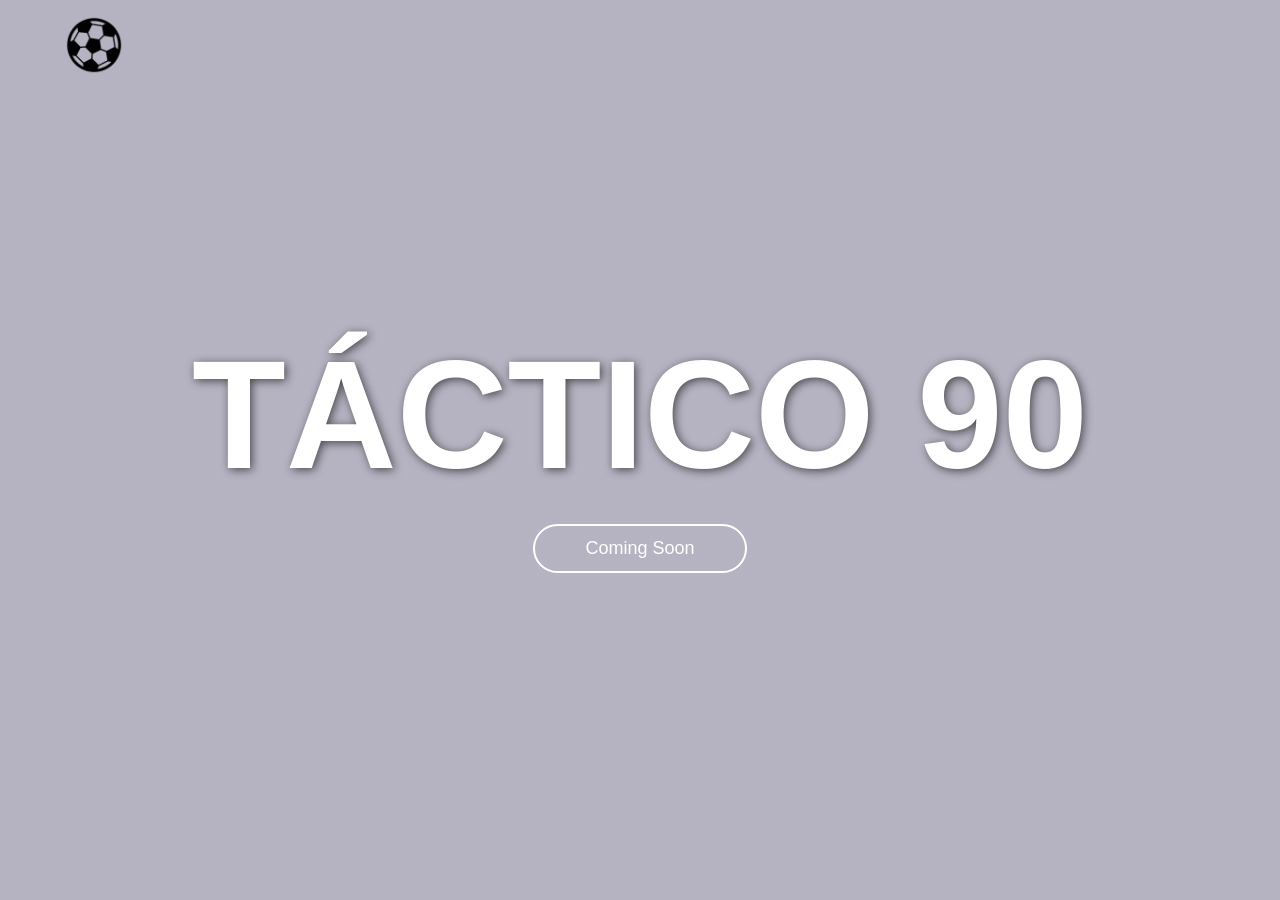
==== index.html @ 48c2cb89 "ADDED ACCENT TO A'S" ====
<!DOCTYPE html>
<html lang="en">
<head>
    <meta charset="UTF-8">
    <meta name="viewport" content="width=device-width, initial-scale=1.0">
    <title>Táctico 90</title>
    <link rel="stylesheet" href="style.css">
    <link rel="icon" type="image/x-icon" href="image/favicon.ico">
</head>
<body>
    <div class="hero">

        <video autoplay loop muted plays-inline class="back-video">
            <source src="video/tactico90.mp4" type="video/mp4">
        </video>

        <div class="mobile-bg"></div>



        <nav>
            <img src="image/soccerball.png" class="logo">
            <!-- <ul>
                <li><a href="#">HOME</a></li>
                <li><a href="#">ABOUT US</a></li>
                <li><a href="#">MEDIA</a></li>
                <li><a href="#">CONTACT US</a></li>
            </ul> -->
        </nav>
        <div class="content">
            <h1>TÁCTICO 90</h1>
            <a href="#">Coming Soon</a>
        </div>

    </div>
    
</body>
</html>
---- style.css ----
* {
    margin: 0;
    padding: 0;
    box-sizing: border-box;
    font-family: 'Poppins', sans-serif;
}

.hero {
    width: 100%;
    height: 100vh;
    background: linear-gradient(rgba(12,3,51,0.3),rgba(12,3,51,0.3));
    position: relative;
    padding: 0 5%;
    display: flex;
    align-items: center;
    justify-content: center;
    overflow: hidden;
}

/* NAVIGATION */
nav {
    width: 100%;
    position: absolute;
    top: 0;
    left: 0;
    padding: 15px 5%;
    display: flex;
    align-items: center;
    justify-content: space-between;
}

nav .logo {
    width: 60px;
}

/* CONTENT */
.content {
    text-align: center;
}

.content h1 {
    font-size: 12vw;  /* Scales based on screen width */
    color: #fff;
    font-weight: 600;
    transition: 0.5s;
    text-shadow: 2px 2px 10px rgba(0, 0, 0, 0.6);
}

.content h1:hover {
    -webkit-text-stroke: 2px #fff;
    color: transparent;
}

.content a {
    text-decoration: none;
    display: inline-block;
    color: #fff;
    font-size: 18px;
    border: 2px solid #fff;
    padding: 12px 50px;
    border-radius: 50px;
    margin-top: 20px;
}

/* BACKGROUND VIDEO */
.back-video {
    position: absolute;
    right: 0;
    bottom: 0;
    width: 100vw;
    height: 100vh;
    object-fit: cover;  /* Ensures it covers the entire screen */
    z-index: -1;
}

/* Mobile Optimization */
@media (max-width: 768px) {
    .hero {
        padding: 0 2%;
    }

    nav {
        padding: 10px 5%;
    }

    nav .logo {
        width: 50px;
    }

    .content h1 {
        font-size: 10vw; /* Further scaling for mobile */
    }

    .content a {
        font-size: 16px;
        padding: 10px 40px;
    }

    .back-video {
        display: none; /* Hide video on small screens */
    }

    .mobile-bg {
        display: block;
        background: url('image/star.webp') no-repeat center center;
        background-size: cover;
        width: 100%;
        height: 100vh;
        position: absolute;
        top: 0;
        left: 0;
        z-index: -1;
    }
}
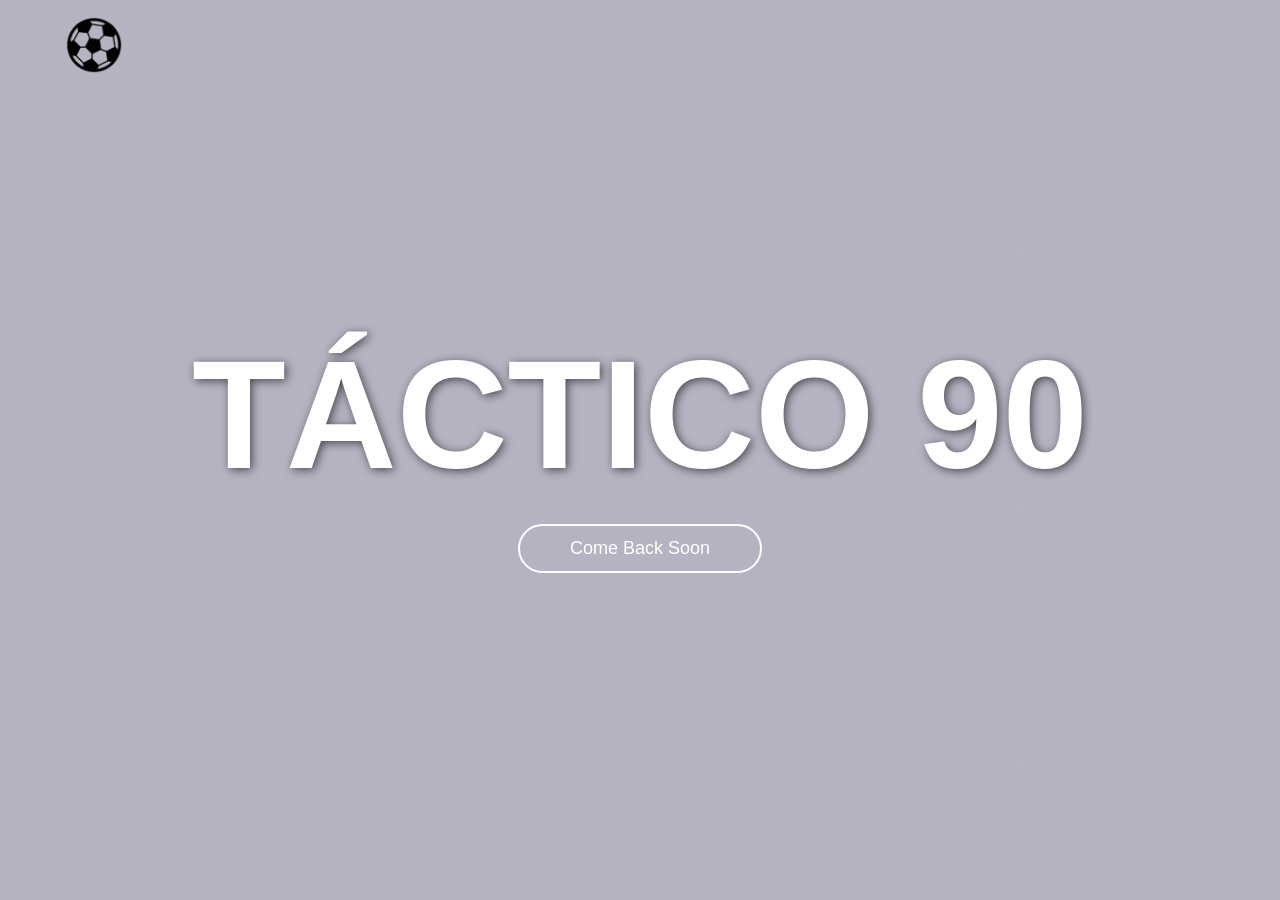
==== commit 82dc4ca5: "CHANGED LANDING PAGE MESSAGE" ====
--- a/index.html
+++ b/index.html
@@ -29,7 +29,7 @@
         </nav>
         <div class="content">
             <h1>TÁCTICO 90</h1>
-            <a href="#">Coming Soon</a>
+            <a href="#">Come Back Soon</a>
         </div>
 
     </div>
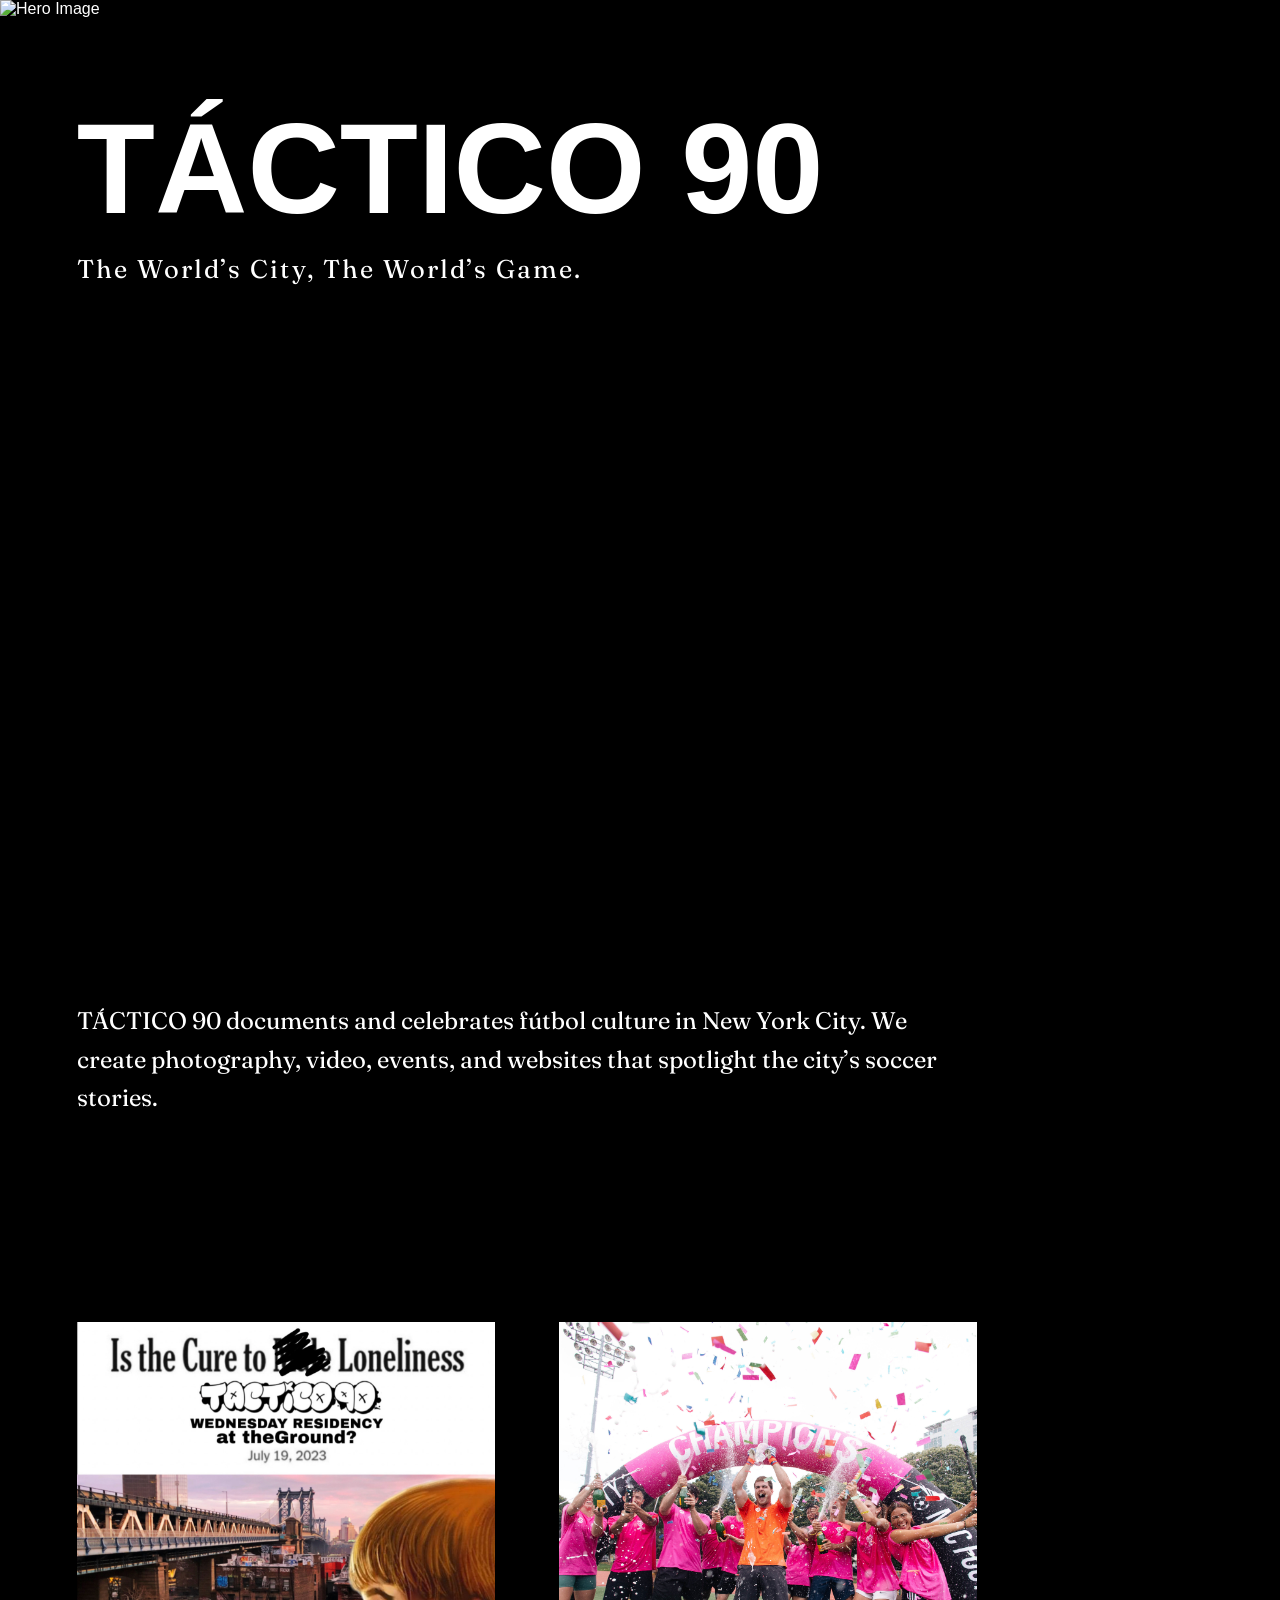
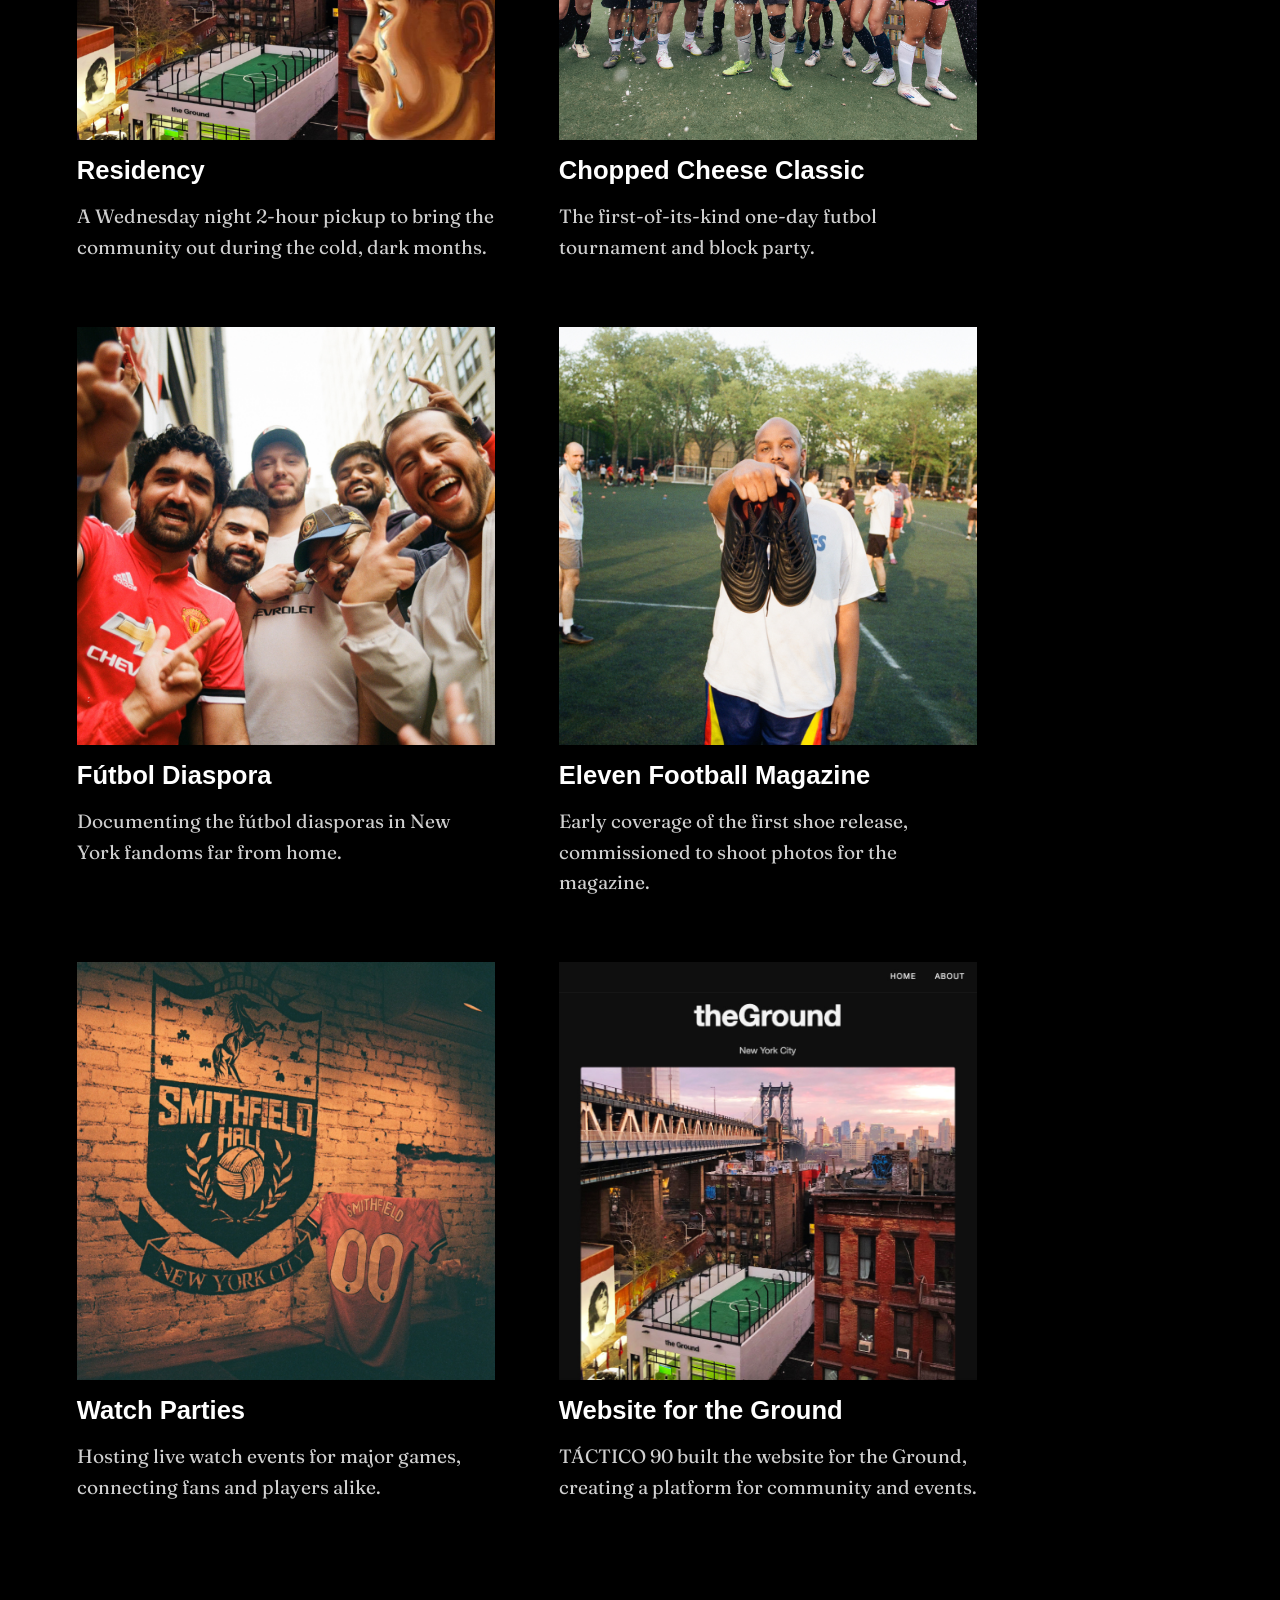
==== commit 77e13c53: "updated website" ====
--- a/index.html
+++ b/index.html
@@ -1,42 +1,95 @@
 <!DOCTYPE html>
 <html lang="en">
 <head>
-    <meta charset="UTF-8">
-    <meta name="viewport" content="width=device-width, initial-scale=1.0">
-    <title>Táctico 90</title>
-    <link rel="stylesheet" href="style.css">
-    <link rel="icon" type="image/x-icon" href="image/favicon.ico">
+  <meta charset="UTF-8">
+  <meta name="viewport" content="width=device-width, initial-scale=1.0">
+  <title>TÁCTICO 90</title>
+  <link rel="stylesheet" href="style.css">
+  <link rel="icon" type="image/x-icon" href="image/favicon.ico">
+  <link href="https://fonts.googleapis.com/css2?family=Big+Shoulders+Extra+Bold:wght@900&family=Fraunces:wght@400&display=swap" rel="stylesheet">
 </head>
 <body>
-    <div class="hero">
 
-        <video autoplay loop muted plays-inline class="back-video">
-            <source src="video/tactico90.mp4" type="video/mp4">
-        </video>
+  <!-- Hero Section -->
+  <div class="hero">
+    <img src="image/hero.JPEG" alt="Hero Image" class="hero-image">
+    <div class="hero-content">
+      <h1 class="headline">TÁCTICO 90</h1>
+      <p class="tagline">The World’s City, The World’s Game.</p>
+    </div>
+  </div>
 
-        <div class="mobile-bg"></div>
+  <!-- About Section -->
+  <section class="about">
+    <div class="container">
+      <p class="about-text">
+        TÁCTICO 90 documents and celebrates fútbol culture in New York City. We create photography, video, events, and websites that spotlight the city’s soccer stories.
+      </p>
+    </div>
+  </section>
 
+  <!-- Portfolio Section -->
+  <section class="portfolio">
+    <div class="container">
+      <div class="portfolio-grid">
 
-
-        <nav>
-            <img src="image/soccerball.png" class="logo">
-            <!-- <ul>
-                <li><a href="#">HOME</a></li>
-                <li><a href="#">ABOUT US</a></li>
-                <li><a href="#">MEDIA</a></li>
-                <li><a href="#">CONTACT US</a></li>
-            </ul> -->
-        </nav>
-        <div class="content">
-            <h1>TÁCTICO 90</h1>
-            <a href="#">Come Back Soon</a>
+        <!-- Residency -->
+        <div class="portfolio-item">
+          <div class="portfolio-image">
+            <img src="image/IMAGE1.JPEG" alt="Residency">
+          </div>
+          <h3 class="portfolio-title">Residency</h3>
+          <p class="portfolio-description">A Wednesday night 2-hour pickup to bring the community out during the cold, dark months.</p>
         </div>
 
+        <!-- Chopped Cheese Classic -->
+        <div class="portfolio-item">
+          <div class="portfolio-image">
+            <img src="image/IMAGE2.JPEG" alt="Chopped Cheese Classic">
+          </div>
+          <h3 class="portfolio-title">Chopped Cheese Classic</h3>
+          <p class="portfolio-description">The first-of-its-kind one-day futbol tournament and block party.</p>
+        </div>
+
+        <!-- Fútbol Diaspora -->
+        <div class="portfolio-item">
+          <div class="portfolio-image">
+            <img src="image/IMAGE3.JPEG" alt="Fútbol Diaspora">
+          </div>
+          <h3 class="portfolio-title">Fútbol Diaspora</h3>
+          <p class="portfolio-description">Documenting the fútbol diasporas in New York fandoms far from home.</p>
+        </div>
+
+        <!-- Eleven Football Magazine -->
+        <div class="portfolio-item">
+          <div class="portfolio-image">
+            <img src="image/IMAGE4.JPEG" alt="Eleven Football Magazine">
+          </div>
+          <h3 class="portfolio-title">Eleven Football Magazine</h3>
+          <p class="portfolio-description">Early coverage of the first shoe release, commissioned to shoot photos for the magazine.</p>
+        </div>
+
+        <!-- Watch Parties -->
+        <div class="portfolio-item">
+          <div class="portfolio-image">
+            <img src="image/IMAGE5.JPEG" alt="Watch Parties">
+          </div>
+          <h3 class="portfolio-title">Watch Parties</h3>
+          <p class="portfolio-description">Hosting live watch events for major games, connecting fans and players alike.</p>
+        </div>
+
+        <!-- Website for the Ground -->
+        <div class="portfolio-item">
+          <div class="portfolio-image">
+            <img src="image/IMAGE6.JPEG" alt="Website for the Ground">
+          </div>
+          <h3 class="portfolio-title">Website for the Ground</h3>
+          <p class="portfolio-description">TÁCTICO 90 built the website for the Ground, creating a platform for community and events.</p>
+        </div>
+
+      </div>
     </div>
-    
+  </section>
+
 </body>
 </html>
-
-
-
-
--- a/style.css
+++ b/style.css
@@ -1,114 +1,162 @@
+/* Reset */
 * {
-    margin: 0;
-    padding: 0;
-    box-sizing: border-box;
-    font-family: 'Poppins', sans-serif;
+  margin: 0;
+  padding: 0;
+  box-sizing: border-box;
 }
 
-.hero {
-    width: 100%;
-    height: 100vh;
-    background: linear-gradient(rgba(12,3,51,0.3),rgba(12,3,51,0.3));
-    position: relative;
-    padding: 0 5%;
-    display: flex;
-    align-items: center;
-    justify-content: center;
-    overflow: hidden;
+body {
+  background: #000;
+  color: #fff;
+  font-family: 'Big Shoulders Extra Bold', sans-serif;
+  overflow-x: hidden;
 }
 
-/* NAVIGATION */
-nav {
-    width: 100%;
-    position: absolute;
-    top: 0;
-    left: 0;
-    padding: 15px 5%;
-    display: flex;
-    align-items: center;
-    justify-content: space-between;
+/* Hero Section */
+.hero {
+  position: relative;
+  display: flex;
+  align-items: flex-start;
+  justify-content: flex-start;
+  height: 100vh;
+  padding: 8% 6%;
+  overflow: hidden;
 }
 
-nav .logo {
-    width: 60px;
+.hero-image {
+  position: absolute;
+  top: 0;
+  left: 0;
+  width: 100%;
+  height: 100%;
+  object-fit: cover;
+  z-index: -1;
 }
 
-/* CONTENT */
-.content {
-    text-align: center;
+.hero-content {
+  position: relative;
+  display: flex;
+  flex-direction: column;
+  align-items: flex-start;
+  gap: 0.5rem;
 }
 
-.content h1 {
-    font-size: 12vw;  /* Scales based on screen width */
-    color: #fff;
-    font-weight: 600;
-    transition: 0.5s;
-    text-shadow: 2px 2px 10px rgba(0, 0, 0, 0.6);
+.headline {
+  font-family: 'Big Shoulders Extra Bold', sans-serif;
+  font-weight: 900;
+  font-size: clamp(4rem, 10vw, 10rem);
+  line-height: 1.05;
+  text-transform: uppercase;
+  white-space: nowrap;
+  color: #fff;
 }
 
-.content h1:hover {
-    -webkit-text-stroke: 2px #fff;
-    color: transparent;
+.tagline {
+  font-family: 'Fraunces', serif;
+  font-weight: 400;
+  font-size: clamp(1rem, 2vw, 2.5rem);
+  color: #fff;
+  letter-spacing: 0.08em;
+  margin-top: 0.5rem;
 }
 
-.content a {
-    text-decoration: none;
-    display: inline-block;
-    color: #fff;
-    font-size: 18px;
-    border: 2px solid #fff;
-    padding: 12px 50px;
-    border-radius: 50px;
-    margin-top: 20px;
+/* About Section */
+.about {
+  background: #000;
+  padding: 8% 6%;
+  display: flex;
+  justify-content: flex-start;
+  align-items: flex-start;
 }
 
-/* BACKGROUND VIDEO */
-.back-video {
-    position: absolute;
-    right: 0;
-    bottom: 0;
-    width: 100vw;
-    height: 100vh;
-    object-fit: cover;  /* Ensures it covers the entire screen */
-    z-index: -1;
+.container {
+  max-width: 900px;
 }
 
-/* Mobile Optimization */
+.about-text {
+  font-family: 'Fraunces', serif;
+  font-weight: 400;
+  font-size: clamp(1rem, 2vw, 1.5rem);
+  line-height: 1.6;
+  color: #fff;
+}
+
+/* Portfolio Section */
+.portfolio {
+  background: #000;
+  padding: 8% 6%;
+}
+
+.portfolio-grid {
+  display: grid;
+  grid-template-columns: repeat(auto-fit, minmax(280px, 1fr));
+  gap: 4rem;
+}
+
+.portfolio-item {
+  display: flex;
+  flex-direction: column;
+  gap: 1rem;
+}
+
+.portfolio-image {
+  width: 100%;
+  aspect-ratio: 1/1;
+  overflow: hidden;
+}
+
+.portfolio-image img {
+  width: 100%;
+  height: 100%;
+  object-fit: cover;
+  display: block;
+  transition: transform 0.5s ease, filter 0.5s ease;
+}
+
+.portfolio-image img:hover {
+  transform: scale(1.05);
+  filter: brightness(1.05);
+}
+
+.portfolio-title {
+  font-family: 'Big Shoulders Extra Bold', sans-serif;
+  font-weight: 900;
+  font-size: clamp(1.5rem, 2vw, 2rem);
+  color: #fff;
+}
+
+.portfolio-description {
+  font-family: 'Fraunces', serif;
+  font-weight: 400;
+  font-size: clamp(1rem, 1.5vw, 1.25rem);
+  color: #cfcfcf;
+  line-height: 1.6;
+}
+
+/* Responsive adjustments */
+@media (max-width: 1024px) {
+  .headline { font-size: clamp(3.5rem, 8vw, 8rem); }
+  .tagline { font-size: clamp(0.9rem, 1.8vw, 2rem); }
+  .about-text { font-size: clamp(0.95rem, 1.8vw, 1.4rem); }
+  .portfolio-grid { gap: 3rem; }
+  .portfolio-title { font-size: clamp(1.3rem, 2vw, 1.8rem); }
+}
+
 @media (max-width: 768px) {
-    .hero {
-        padding: 0 2%;
-    }
+  .headline { font-size: clamp(3rem, 12vw, 6rem); }
+  .tagline { font-size: clamp(0.8rem, 2.2vw, 1.6rem); }
+  .about { padding: 6% 5%; }
+  .portfolio-grid { gap: 2rem; }
+  .portfolio-title { font-size: clamp(1.2rem, 3vw, 1.5rem); }
+  .portfolio-description { font-size: clamp(0.9rem, 2vw, 1.1rem); }
+}
 
-    nav {
-        padding: 10px 5%;
-    }
-
-    nav .logo {
-        width: 50px;
-    }
-
-    .content h1 {
-        font-size: 10vw; /* Further scaling for mobile */
-    }
-
-    .content a {
-        font-size: 16px;
-        padding: 10px 40px;
-    }
-
-    .back-video {
-        display: none; /* Hide video on small screens */
-    }
-
-    .mobile-bg {
-        display: block;
-        background: url('image/star.webp') no-repeat center center;
-        background-size: cover;
-        width: 100%;
-        height: 100vh;
-        position: absolute;
-        top: 0;
-        left: 0;
-        z-index: -1;
-    }
+@media (max-width: 480px) {
+  .headline { font-size: clamp(2.5rem, 14vw, 5rem); }
+  .tagline { font-size: clamp(0.7rem, 3vw, 1.2rem); }
+  .about { padding: 5% 4%; }
+  .about-text { font-size: clamp(0.7rem, 2.5vw, 1.2rem); }
+  .portfolio-grid { gap: 1.5rem; }
+  .portfolio-title { font-size: clamp(1rem, 4vw, 1.3rem); }
+  .portfolio-description { font-size: clamp(0.8rem, 3vw, 1rem); }
 }
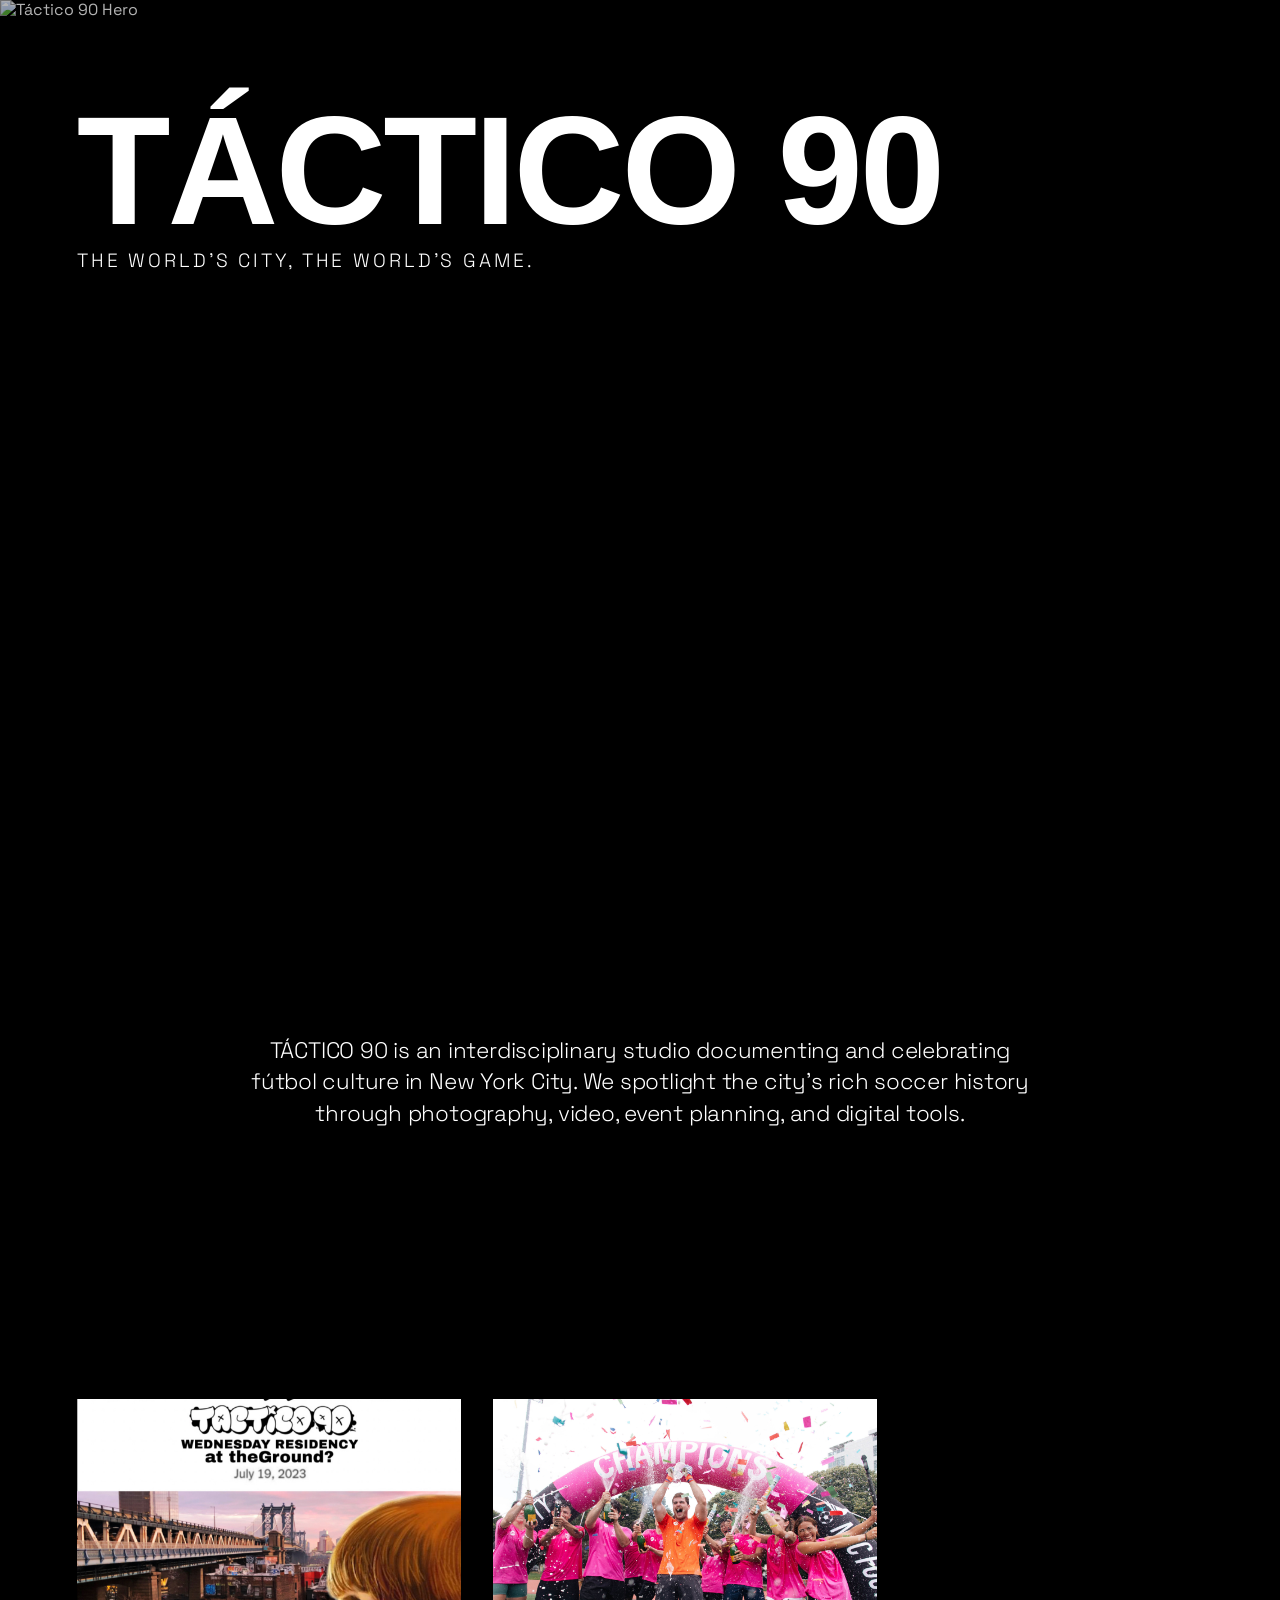
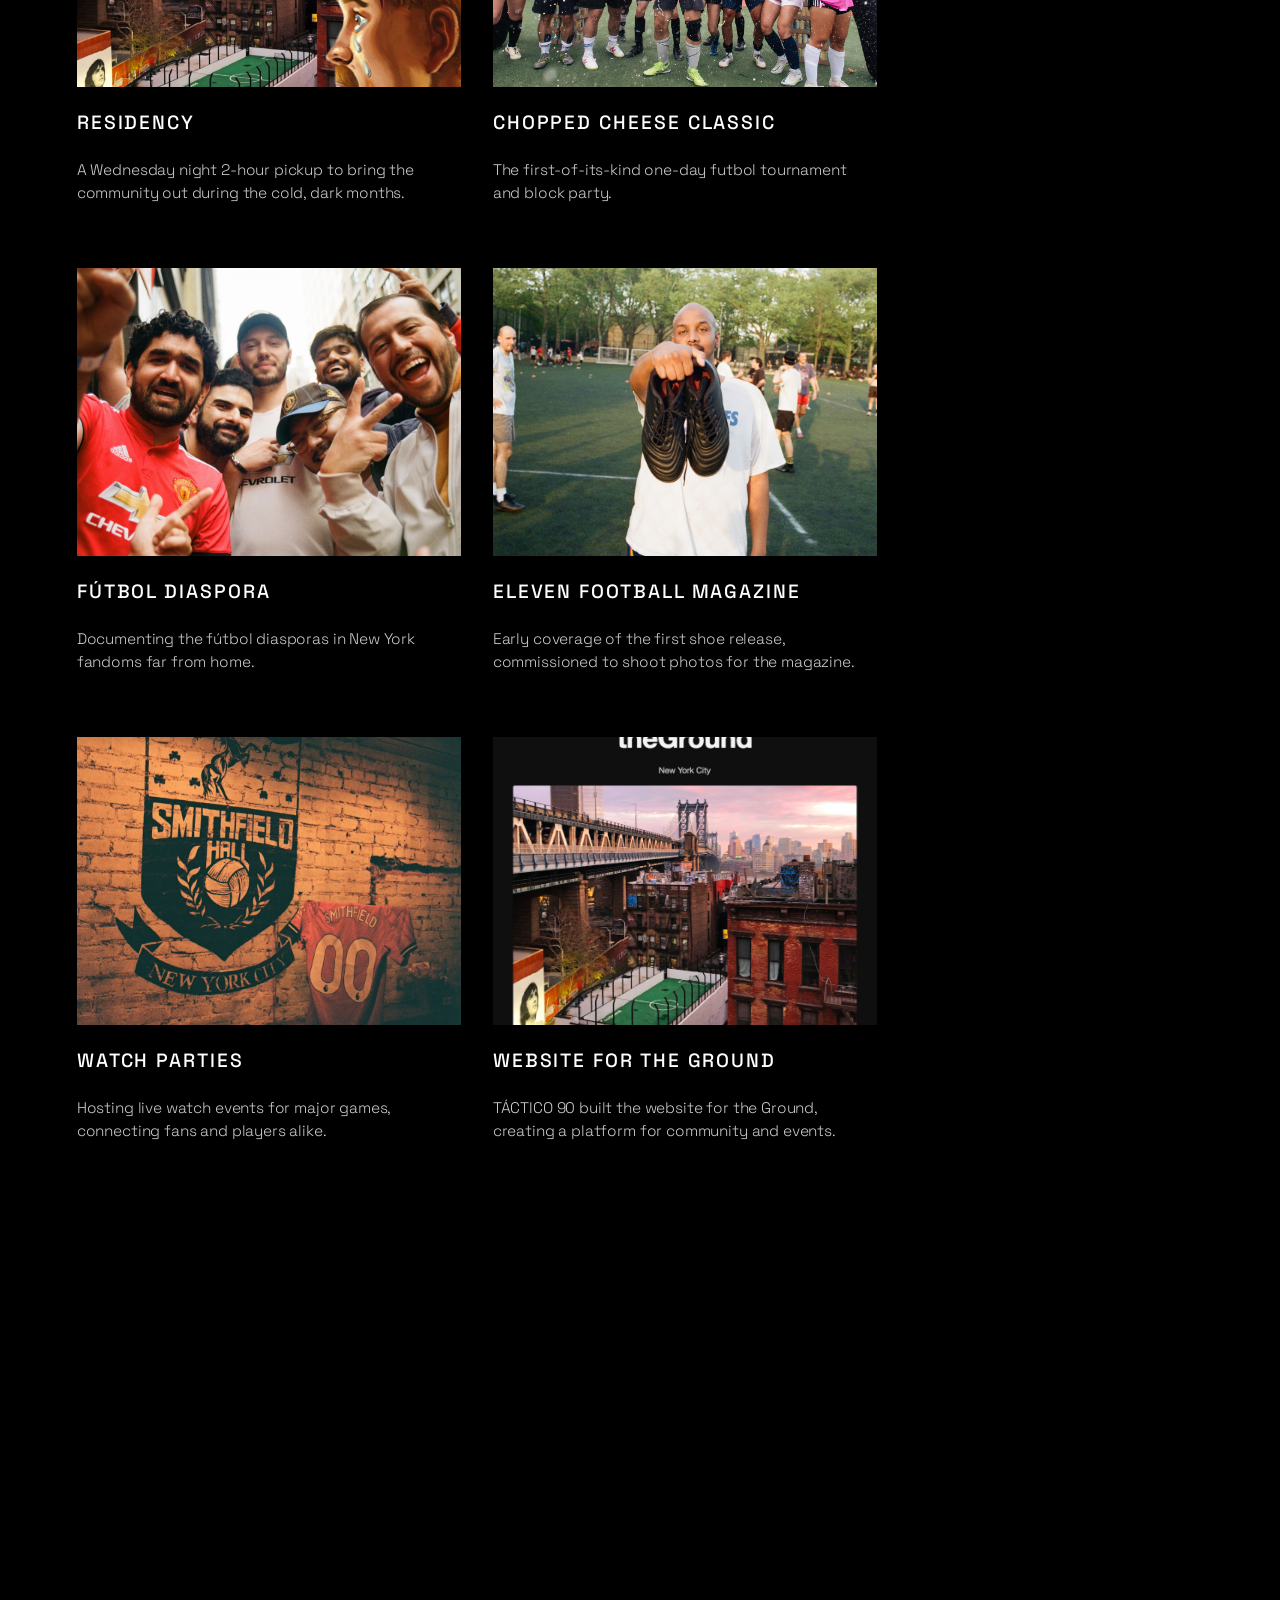
==== commit 234063a0: "updated website and reworked the footer" ====
--- a/index.html
+++ b/index.html
@@ -1,95 +1,109 @@
 <!DOCTYPE html>
 <html lang="en">
 <head>
-  <meta charset="UTF-8">
-  <meta name="viewport" content="width=device-width, initial-scale=1.0">
-  <title>TÁCTICO 90</title>
-  <link rel="stylesheet" href="style.css">
-  <link rel="icon" type="image/x-icon" href="image/favicon.ico">
-  <link href="https://fonts.googleapis.com/css2?family=Big+Shoulders+Extra+Bold:wght@900&family=Fraunces:wght@400&display=swap" rel="stylesheet">
+    <meta charset="UTF-8">
+    <meta name="viewport" content="width=device-width, initial-scale=1.0">
+    <title>TÁCTICO 90</title>
+    <link rel="stylesheet" href="style.css">
+    <link rel="icon" type="image/x-icon" href="image/favicon.ico">
+    <link href="https://fonts.googleapis.com/css2?family=Space+Grotesk:wght@300;400;500&family=Big+Shoulders+Extra+Bold:wght@900&family=Fraunces:wght@400&display=swap" rel="stylesheet">
 </head>
 <body>
+    <!-- Hero Section -->
+    <section class="hero">
+        <img src="image/hero.JPEG" alt="Táctico 90 Hero" class="hero-image">
+        <div class="hero-content">
+            <h1 class="headline">TÁCTICO 90</h1>
+            <p class="tagline">The World's City, The World's Game.</p>
+        </div>
+    </section>
 
-  <!-- Hero Section -->
-  <div class="hero">
-    <img src="image/hero.JPEG" alt="Hero Image" class="hero-image">
-    <div class="hero-content">
-      <h1 class="headline">TÁCTICO 90</h1>
-      <p class="tagline">The World’s City, The World’s Game.</p>
-    </div>
-  </div>
+    <!-- About Section -->
+    <section class="about">
+        <div class="container">
+            <p class="about-text">TÁCTICO 90 is an interdisciplinary studio documenting and celebrating fútbol culture in New York City. We spotlight the city's rich soccer history through photography, video, event planning, and digital tools.</p>
+        </div>
+    </section>
 
-  <!-- About Section -->
-  <section class="about">
-    <div class="container">
-      <p class="about-text">
-        TÁCTICO 90 documents and celebrates fútbol culture in New York City. We create photography, video, events, and websites that spotlight the city’s soccer stories.
-      </p>
-    </div>
-  </section>
+    <!-- Portfolio Section -->
+    <section class="portfolio">
+        <div class="container">
+            <div class="portfolio-grid">
 
-  <!-- Portfolio Section -->
-  <section class="portfolio">
-    <div class="container">
-      <div class="portfolio-grid">
+                <!-- Residency -->
+                <div class="portfolio-item">
+                    <div class="portfolio-image">
+                        <img src="image/IMAGE1.JPEG" alt="Residency">
+                    </div>
+                    <h3 class="portfolio-title">Residency</h3>
+                    <p class="portfolio-description">A Wednesday night 2-hour pickup to bring the community out during the cold, dark months.</p>
+                </div>
 
-        <!-- Residency -->
-        <div class="portfolio-item">
-          <div class="portfolio-image">
-            <img src="image/IMAGE1.JPEG" alt="Residency">
-          </div>
-          <h3 class="portfolio-title">Residency</h3>
-          <p class="portfolio-description">A Wednesday night 2-hour pickup to bring the community out during the cold, dark months.</p>
+                <!-- Chopped Cheese Classic -->
+                <div class="portfolio-item">
+                    <div class="portfolio-image">
+                        <img src="image/IMAGE2.JPEG" alt="Chopped Cheese Classic">
+                    </div>
+                    <h3 class="portfolio-title">Chopped Cheese Classic</h3>
+                    <p class="portfolio-description">The first-of-its-kind one-day futbol tournament and block party.</p>
+                </div>
+
+                <!-- Fútbol Diaspora -->
+                <div class="portfolio-item">
+                    <div class="portfolio-image">
+                        <img src="image/IMAGE3.JPEG" alt="Fútbol Diaspora">
+                    </div>
+                    <h3 class="portfolio-title">Fútbol Diaspora</h3>
+                    <p class="portfolio-description">Documenting the fútbol diasporas in New York fandoms far from home.</p>
+                </div>
+
+                <!-- Eleven Football Magazine -->
+                <div class="portfolio-item">
+                    <div class="portfolio-image">
+                        <img src="image/IMAGE4.JPEG" alt="Eleven Football Magazine">
+                    </div>
+                    <h3 class="portfolio-title">Eleven Football Magazine</h3>
+                    <p class="portfolio-description">Early coverage of the first shoe release, commissioned to shoot photos for the magazine.</p>
+                </div>
+
+                <!-- Watch Parties -->
+                <div class="portfolio-item">
+                    <div class="portfolio-image">
+                        <img src="image/IMAGE5.JPEG" alt="Watch Parties">
+                    </div>
+                    <h3 class="portfolio-title">Watch Parties</h3>
+                    <p class="portfolio-description">Hosting live watch events for major games, connecting fans and players alike.</p>
+                </div>
+
+                <!-- Website for the Ground -->
+                <div class="portfolio-item">
+                    <div class="portfolio-image">
+                        <img src="image/IMAGE6.JPEG" alt="Website for the Ground">
+                    </div>
+                    <h3 class="portfolio-title">Website for the Ground</h3>
+                    <p class="portfolio-description">TÁCTICO 90 built the website for the Ground, creating a platform for community and events.</p>
+                </div>
+
+            </div>
         </div>
+    </section>
 
-        <!-- Chopped Cheese Classic -->
-        <div class="portfolio-item">
-          <div class="portfolio-image">
-            <img src="image/IMAGE2.JPEG" alt="Chopped Cheese Classic">
-          </div>
-          <h3 class="portfolio-title">Chopped Cheese Classic</h3>
-          <p class="portfolio-description">The first-of-its-kind one-day futbol tournament and block party.</p>
+    <!-- Bottom Slab Section -->
+    <section class="bottom-slab">
+        <div class="slab-content">
+            <div class="slab-links">
+                <a href="mailto:90tactico@gmail.com" class="slab-link">Email</a>
+                <a href="https://instagram.com/tactico.90" class="slab-link">Instagram</a>
+                <a href="https://www.linkedin.com/company/tactico90/" class="slab-link">LinkedIn</a>
+                <a href="https://www.youtube.com/channel/UCqtuY8BdZCY04gxnOov-S8Q" class="slab-link">YouTube</a>
+                <a href="https://twitter.com/tactico90" class="slab-link">Twitter</a>
+            </div>
+            <div class="slab-brand">
+                <h2 class="slab-title">TÁCTICO</h2>
+            </div>
         </div>
+    </section>
 
-        <!-- Fútbol Diaspora -->
-        <div class="portfolio-item">
-          <div class="portfolio-image">
-            <img src="image/IMAGE3.JPEG" alt="Fútbol Diaspora">
-          </div>
-          <h3 class="portfolio-title">Fútbol Diaspora</h3>
-          <p class="portfolio-description">Documenting the fútbol diasporas in New York fandoms far from home.</p>
-        </div>
-
-        <!-- Eleven Football Magazine -->
-        <div class="portfolio-item">
-          <div class="portfolio-image">
-            <img src="image/IMAGE4.JPEG" alt="Eleven Football Magazine">
-          </div>
-          <h3 class="portfolio-title">Eleven Football Magazine</h3>
-          <p class="portfolio-description">Early coverage of the first shoe release, commissioned to shoot photos for the magazine.</p>
-        </div>
-
-        <!-- Watch Parties -->
-        <div class="portfolio-item">
-          <div class="portfolio-image">
-            <img src="image/IMAGE5.JPEG" alt="Watch Parties">
-          </div>
-          <h3 class="portfolio-title">Watch Parties</h3>
-          <p class="portfolio-description">Hosting live watch events for major games, connecting fans and players alike.</p>
-        </div>
-
-        <!-- Website for the Ground -->
-        <div class="portfolio-item">
-          <div class="portfolio-image">
-            <img src="image/IMAGE6.JPEG" alt="Website for the Ground">
-          </div>
-          <h3 class="portfolio-title">Website for the Ground</h3>
-          <p class="portfolio-description">TÁCTICO 90 built the website for the Ground, creating a platform for community and events.</p>
-        </div>
-
-      </div>
-    </div>
-  </section>
-
+    <script src="app.js"></script>
 </body>
-</html>
+</html>
--- a/style.css
+++ b/style.css
@@ -1,162 +1,253 @@
 /* Reset */
 * {
-  margin: 0;
-  padding: 0;
-  box-sizing: border-box;
+    margin: 0;
+    padding: 0;
+    box-sizing: border-box;
 }
 
 body {
-  background: #000;
-  color: #fff;
-  font-family: 'Big Shoulders Extra Bold', sans-serif;
-  overflow-x: hidden;
-}
-
-/* Hero Section */
+    background: #000;
+    color: #fff;
+    font-family: 'Space Grotesk', sans-serif;
+    overflow-x: hidden;
+    line-height: 1.2;
+}
+
+/* Hero Section - Left Aligned */
 .hero {
-  position: relative;
-  display: flex;
-  align-items: flex-start;
-  justify-content: flex-start;
-  height: 100vh;
-  padding: 8% 6%;
-  overflow: hidden;
+    position: relative;
+    width: 100%;
+    height: 100vh;
+    display: flex;
+    align-items: flex-start;
+    justify-content: flex-start;
+    padding: 8% 6%;
 }
 
 .hero-image {
-  position: absolute;
-  top: 0;
-  left: 0;
-  width: 100%;
-  height: 100%;
-  object-fit: cover;
-  z-index: -1;
+    position: absolute;
+    width: 100%;
+    height: 100%;
+    object-fit: cover;
+    top: 0;
+    left: 0;
+    z-index: -1;
+    filter: brightness(0.7);
 }
 
 .hero-content {
-  position: relative;
-  display: flex;
-  flex-direction: column;
-  align-items: flex-start;
-  gap: 0.5rem;
+    display: flex;
+    flex-direction: column;
+    align-items: flex-start;
+    gap: 0.5rem;
+    max-width: 1200px;
 }
 
 .headline {
-  font-family: 'Big Shoulders Extra Bold', sans-serif;
-  font-weight: 900;
-  font-size: clamp(4rem, 10vw, 10rem);
-  line-height: 1.05;
-  text-transform: uppercase;
-  white-space: nowrap;
-  color: #fff;
+    font-family: 'Big Shoulders Extra Bold', sans-serif;
+    font-weight: 900;
+    font-size: clamp(4rem, 12vw, 12rem);
+    line-height: 0.9;
+    text-transform: uppercase;
+    letter-spacing: -0.02em;
+    color: #fff;
 }
 
 .tagline {
-  font-family: 'Fraunces', serif;
-  font-weight: 400;
-  font-size: clamp(1rem, 2vw, 2.5rem);
-  color: #fff;
-  letter-spacing: 0.08em;
-  margin-top: 0.5rem;
+    font-family: 'Space Grotesk', sans-serif;
+    font-weight: 300;
+    font-size: clamp(0.9rem, 1.5vw, 1.2rem);
+    color: #fff;
+    letter-spacing: 0.15em;
+    text-transform: uppercase;
 }
 
 /* About Section */
 .about {
-  background: #000;
-  padding: 8% 6%;
-  display: flex;
-  justify-content: flex-start;
-  align-items: flex-start;
+    background: #000;
+    padding: 15vh 6%;
+    display: flex;
+    justify-content: center;
+    align-items: center;
 }
 
 .container {
-  max-width: 900px;
+    max-width: 800px;
 }
 
 .about-text {
-  font-family: 'Fraunces', serif;
-  font-weight: 400;
-  font-size: clamp(1rem, 2vw, 1.5rem);
-  line-height: 1.6;
-  color: #fff;
+    font-family: 'Space Grotesk', sans-serif;
+    font-weight: 300;
+    font-size: clamp(1rem, 1.8vw, 1.4rem);
+    line-height: 1.4;
+    color: #fff;
+    text-align: center;
+    letter-spacing: -0.01em;
 }
 
 /* Portfolio Section */
 .portfolio {
-  background: #000;
-  padding: 8% 6%;
+    background: #000;
+    padding: 15vh 6%;
 }
 
 .portfolio-grid {
-  display: grid;
-  grid-template-columns: repeat(auto-fit, minmax(280px, 1fr));
-  gap: 4rem;
+    display: grid;
+    grid-template-columns: repeat(auto-fit, minmax(320px, 1fr));
+    gap: 4rem 2rem;
 }
 
 .portfolio-item {
-  display: flex;
-  flex-direction: column;
-  gap: 1rem;
+    display: flex;
+    flex-direction: column;
+    gap: 1.5rem;
+    transition: transform 0.3s ease;
+}
+
+.portfolio-item:hover {
+    transform: translateY(-5px);
 }
 
 .portfolio-image {
-  width: 100%;
-  aspect-ratio: 1/1;
-  overflow: hidden;
+    width: 100%;
+    aspect-ratio: 4/3;
+    overflow: hidden;
+    position: relative;
 }
 
 .portfolio-image img {
-  width: 100%;
-  height: 100%;
-  object-fit: cover;
-  display: block;
-  transition: transform 0.5s ease, filter 0.5s ease;
-}
-
-.portfolio-image img:hover {
-  transform: scale(1.05);
-  filter: brightness(1.05);
+    width: 100%;
+    height: 100%;
+    object-fit: cover;
+    display: block;
+    transition: transform 0.3s ease;
+}
+
+.portfolio-item:hover .portfolio-image img {
+    transform: scale(1.05);
 }
 
 .portfolio-title {
-  font-family: 'Big Shoulders Extra Bold', sans-serif;
-  font-weight: 900;
-  font-size: clamp(1.5rem, 2vw, 2rem);
-  color: #fff;
+    font-family: 'Space Grotesk', sans-serif;
+    font-weight: 500;
+    font-size: clamp(1.1rem, 1.5vw, 1.3rem);
+    color: #fff;
+    letter-spacing: 0.1em;
+    text-transform: uppercase;
 }
 
 .portfolio-description {
-  font-family: 'Fraunces', serif;
-  font-weight: 400;
-  font-size: clamp(1rem, 1.5vw, 1.25rem);
-  color: #cfcfcf;
-  line-height: 1.6;
-}
-
-/* Responsive adjustments */
+    font-family: 'Space Grotesk', sans-serif;
+    font-weight: 300;
+    font-size: clamp(0.9rem, 1.2vw, 1.1rem);
+    color: #ccc;
+    line-height: 1.5;
+    letter-spacing: -0.01em;
+}
+
+/* Bottom Slab Section - Baseborn Style */
+.bottom-slab {
+    background: #fff;
+    color: #000;
+    padding: 15vh 6% 8vh;
+    display: flex;
+    justify-content: center;
+    align-items: center;
+    opacity: 0;
+    transform: translateY(50px);
+    transition: all 0.8s cubic-bezier(0.23, 1, 0.32, 1);
+}
+
+.bottom-slab.visible {
+    opacity: 1;
+    transform: translateY(0);
+}
+
+.slab-content {
+    width: 100%;
+    max-width: 1200px;
+}
+
+.slab-links {
+    display: flex;
+    gap: 3rem;
+    margin-bottom: 6rem;
+    flex-wrap: wrap;
+}
+
+.slab-link {
+    font-family: 'Space Grotesk', sans-serif;
+    font-weight: 300;
+    font-size: 0.9rem;
+    color: #000;
+    text-decoration: none;
+    letter-spacing: 0.1em;
+    text-transform: uppercase;
+    transition: opacity 0.3s ease;
+}
+
+.slab-link:hover {
+    opacity: 0.6;
+}
+
+.slab-brand {
+    border-top: 1px solid #000;
+    padding-top: 4rem;
+}
+
+.slab-title {
+    font-family: 'Big Shoulders Extra Bold', sans-serif;
+    font-weight: 900;
+    font-size: clamp(4rem, 15vw, 20rem);
+    line-height: 0.8;
+    text-transform: uppercase;
+    letter-spacing: -0.02em;
+    color: #000;
+    margin: 0;
+}
+
+/* Enhanced responsive adjustments */
 @media (max-width: 1024px) {
-  .headline { font-size: clamp(3.5rem, 8vw, 8rem); }
-  .tagline { font-size: clamp(0.9rem, 1.8vw, 2rem); }
-  .about-text { font-size: clamp(0.95rem, 1.8vw, 1.4rem); }
-  .portfolio-grid { gap: 3rem; }
-  .portfolio-title { font-size: clamp(1.3rem, 2vw, 1.8rem); }
+    .headline { font-size: clamp(3.5rem, 10vw, 10rem); }
+    .slab-title { font-size: clamp(3rem, 12vw, 15rem); }
+    .tagline { font-size: clamp(0.8rem, 1.3vw, 1.1rem); }
+    .about-text { font-size: clamp(0.9rem, 1.6vw, 1.3rem); }
+    .portfolio-grid { gap: 3rem 1.5rem; }
+    .slab-links { gap: 2rem; margin-bottom: 4rem; }
 }
 
 @media (max-width: 768px) {
-  .headline { font-size: clamp(3rem, 12vw, 6rem); }
-  .tagline { font-size: clamp(0.8rem, 2.2vw, 1.6rem); }
-  .about { padding: 6% 5%; }
-  .portfolio-grid { gap: 2rem; }
-  .portfolio-title { font-size: clamp(1.2rem, 3vw, 1.5rem); }
-  .portfolio-description { font-size: clamp(0.9rem, 2vw, 1.1rem); }
+    .hero { padding: 6% 5%; }
+    .headline { font-size: clamp(3rem, 14vw, 8rem); }
+    .slab-title { font-size: clamp(2.5rem, 14vw, 12rem); }
+    .tagline { font-size: clamp(0.7rem, 1.8vw, 1rem); }
+    .about, .portfolio { padding: 12vh 5%; }
+    .portfolio-grid { 
+        grid-template-columns: 1fr;
+        gap: 2.5rem;
+    }
+    .portfolio-item { gap: 1rem; }
+    .bottom-slab { padding: 12vh 5% 6vh; }
+    .slab-links { 
+        gap: 1.5rem; 
+        margin-bottom: 3rem;
+    }
+    .slab-brand { padding-top: 3rem; }
 }
 
 @media (max-width: 480px) {
-  .headline { font-size: clamp(2.5rem, 14vw, 5rem); }
-  .tagline { font-size: clamp(0.7rem, 3vw, 1.2rem); }
-  .about { padding: 5% 4%; }
-  .about-text { font-size: clamp(0.7rem, 2.5vw, 1.2rem); }
-  .portfolio-grid { gap: 1.5rem; }
-  .portfolio-title { font-size: clamp(1rem, 4vw, 1.3rem); }
-  .portfolio-description { font-size: clamp(0.8rem, 3vw, 1rem); }
-}
+    .hero { padding: 4% 4%; }
+    .headline { font-size: clamp(2.5rem, 16vw, 6rem); }
+    .slab-title { font-size: clamp(2rem, 16vw, 10rem); }
+    .tagline { font-size: clamp(0.6rem, 2vw, 0.9rem); }
+    .about, .portfolio { padding: 10vh 4%; }
+    .about-text { font-size: clamp(0.8rem, 1.4vw, 1.1rem); }
+    .portfolio-grid { gap: 2rem; }
+    .bottom-slab { padding: 10vh 4% 4vh; }
+    .slab-links { 
+        gap: 1rem; 
+        margin-bottom: 2rem;
+    }
+    .slab-link { font-size: 0.8rem; }
+    .slab-brand { padding-top: 2rem; }
+}
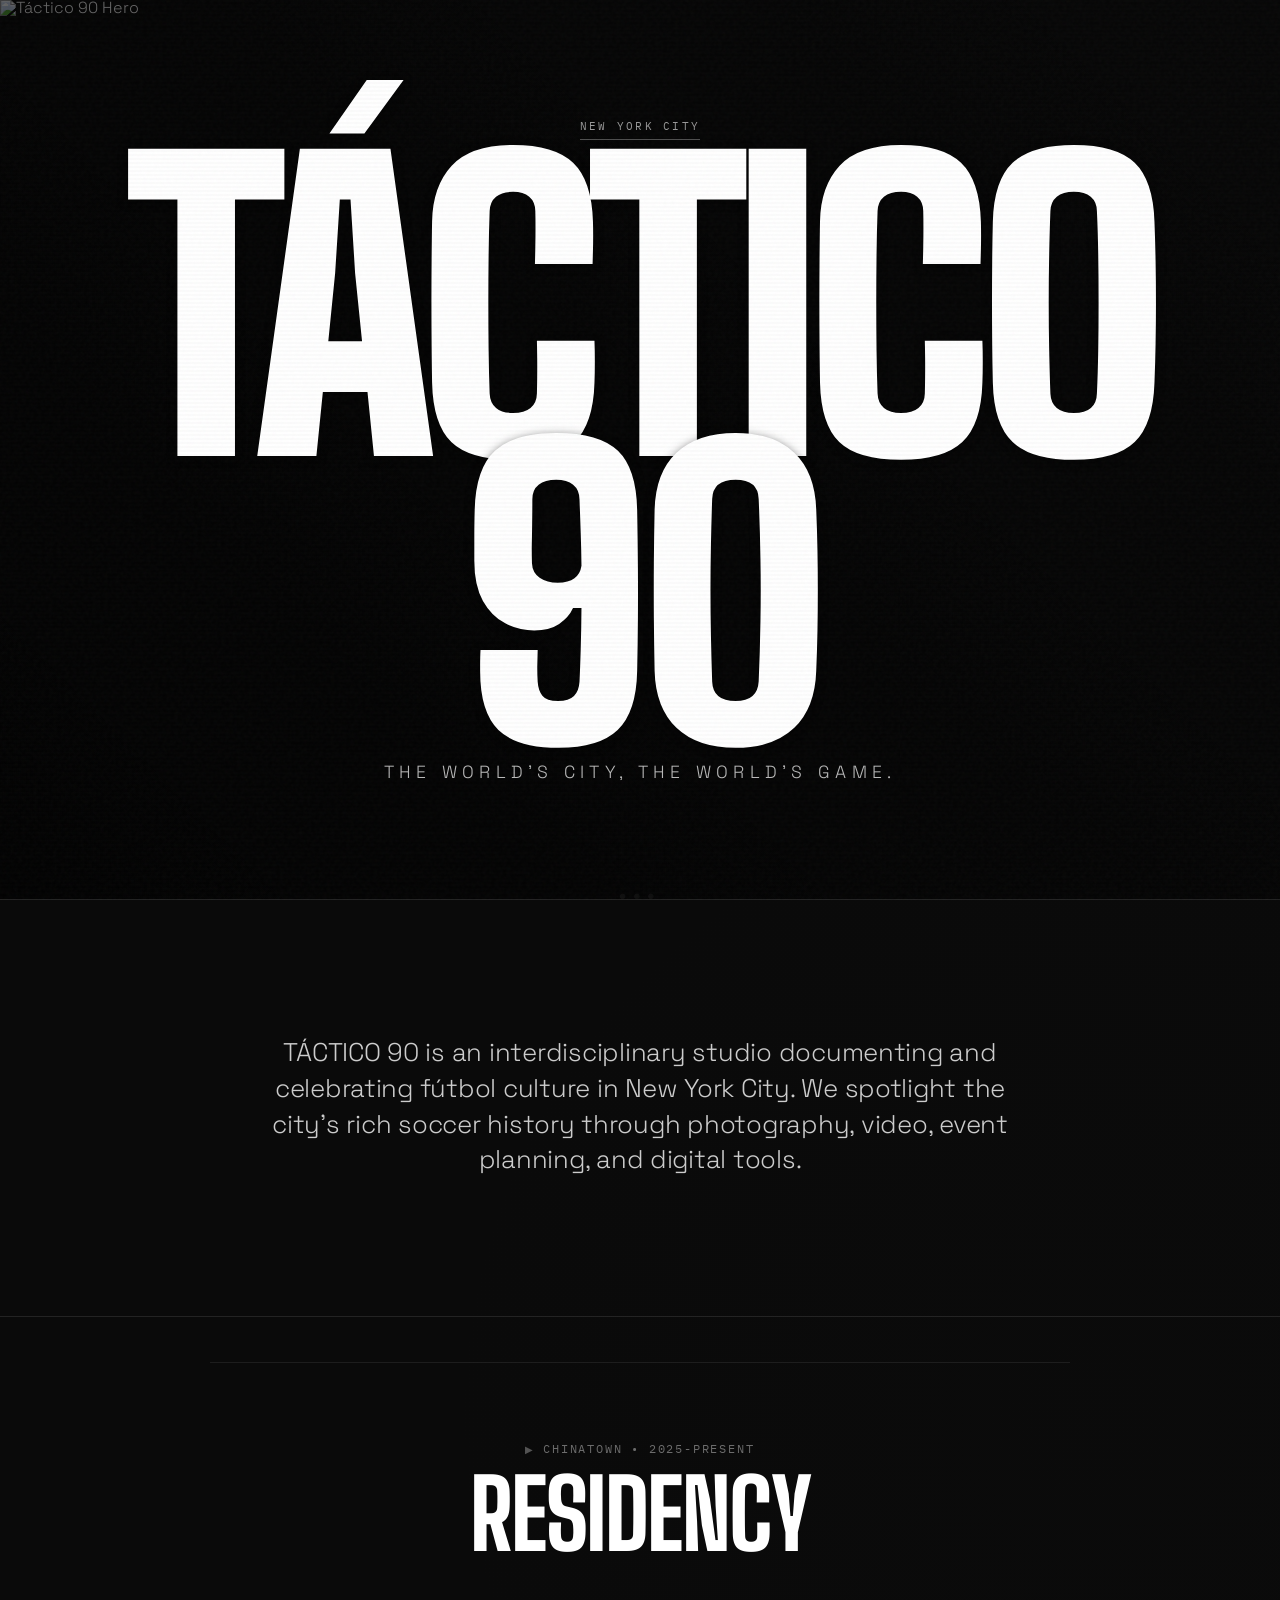
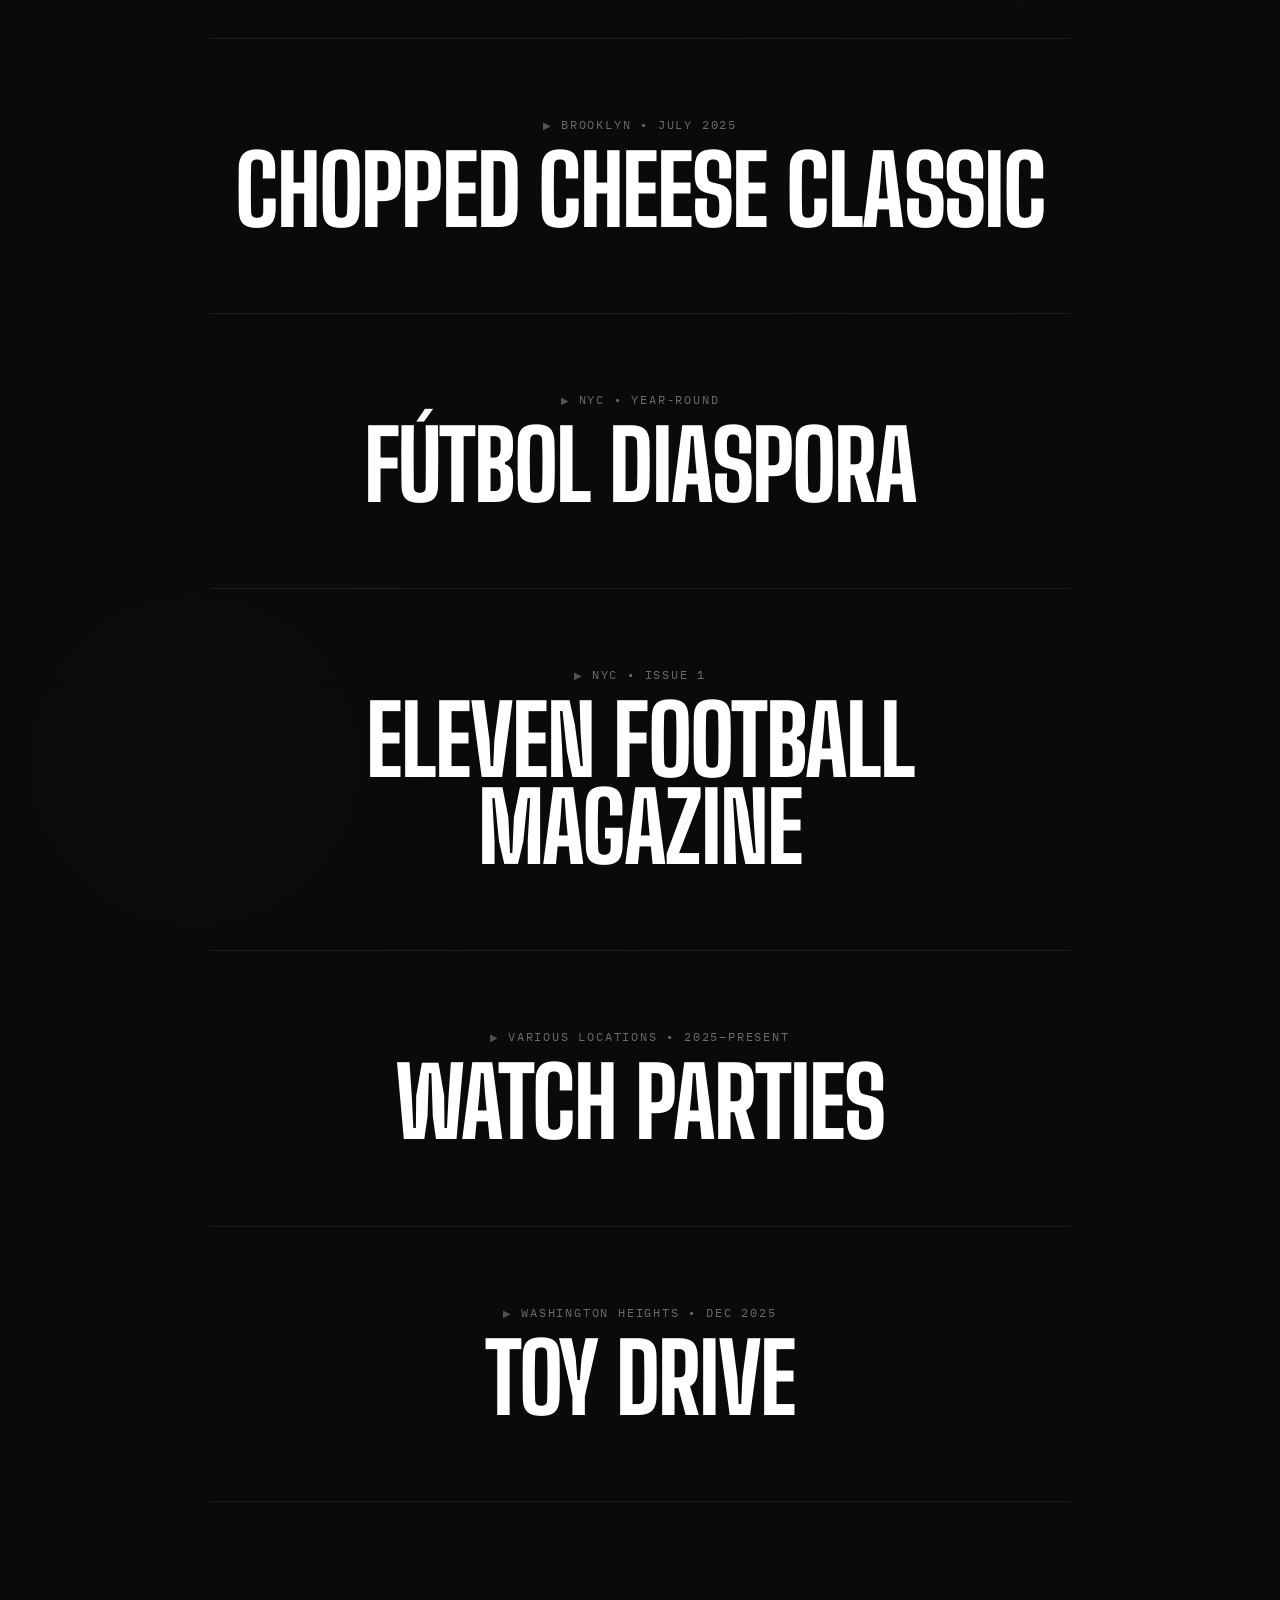
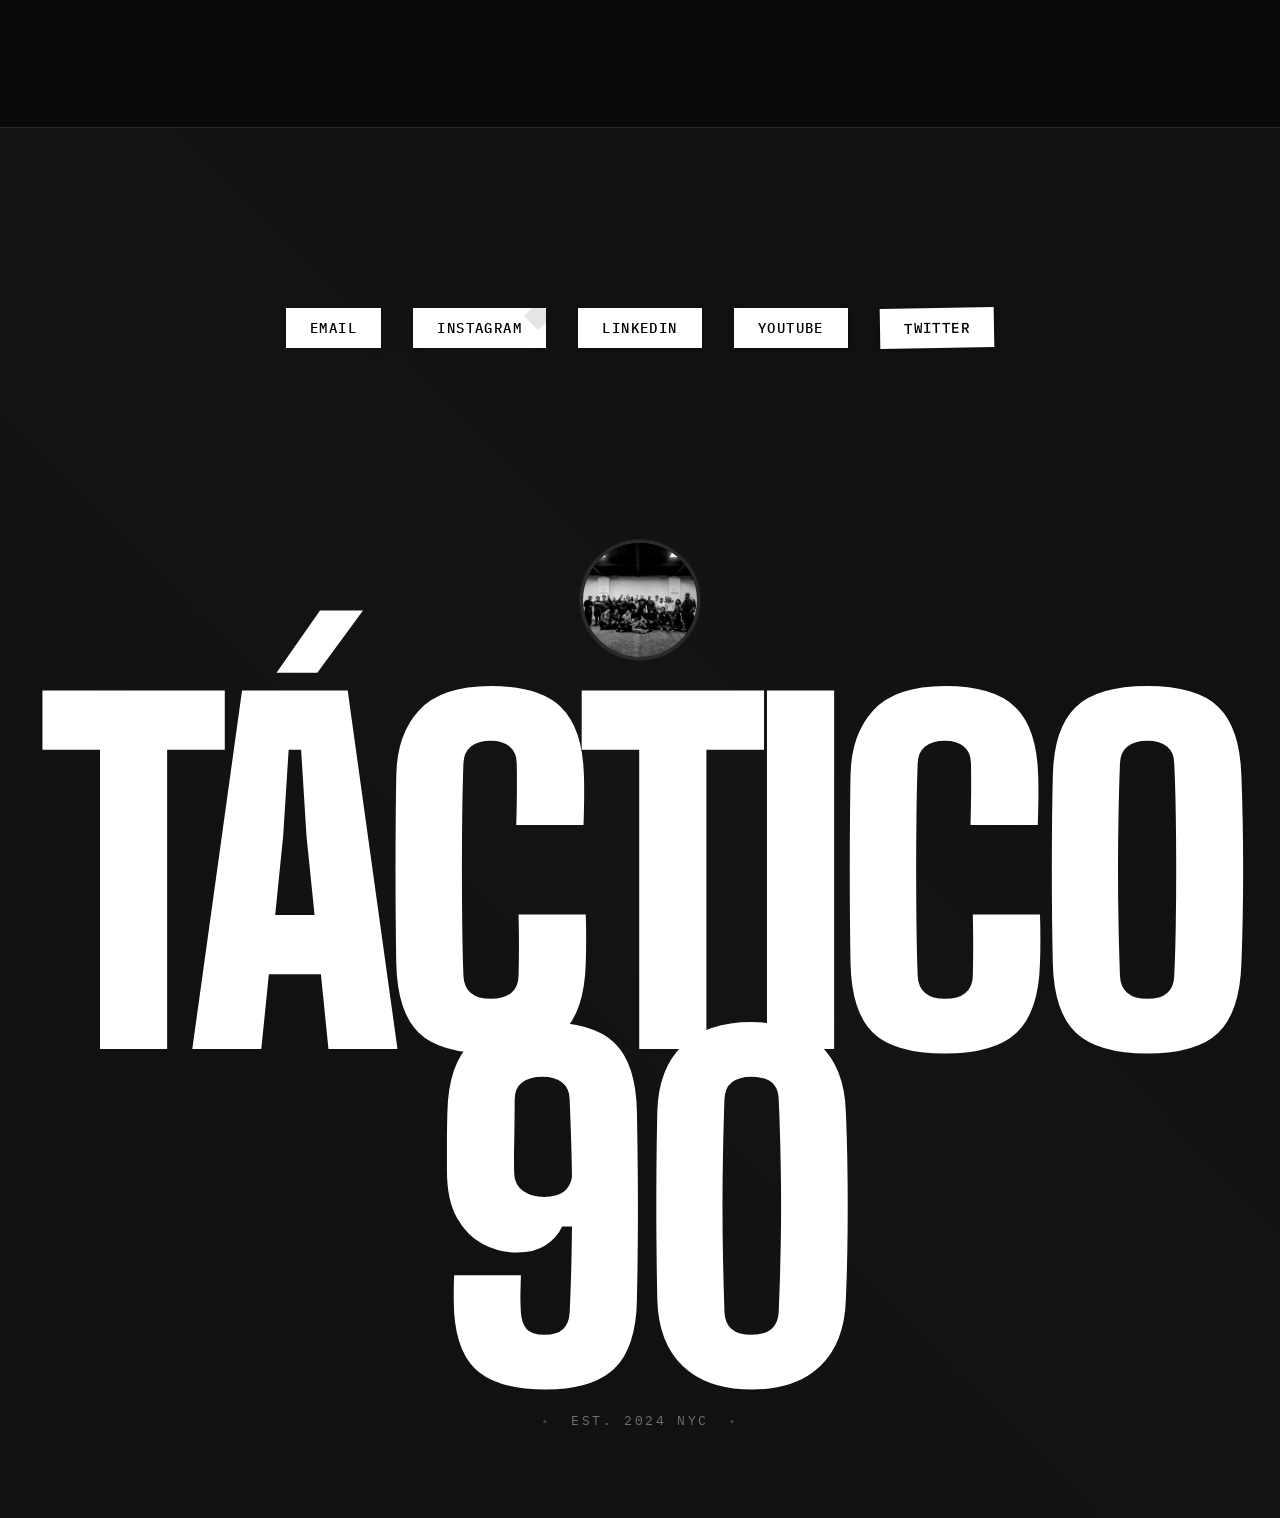
==== commit d27cfffe: "RE-DID THE SITE LAYOUT" ====
--- a/index.html
+++ b/index.html
@@ -6,103 +6,128 @@
     <title>TÁCTICO 90</title>
     <link rel="stylesheet" href="style.css">
     <link rel="icon" type="image/x-icon" href="image/favicon.ico">
-    <link href="https://fonts.googleapis.com/css2?family=Space+Grotesk:wght@300;400;500&family=Big+Shoulders+Extra+Bold:wght@900&family=Fraunces:wght@400&display=swap" rel="stylesheet">
+    <link href="https://fonts.googleapis.com/css2?family=Space+Grotesk:wght@300;400;500&family=Big+Shoulders+Display:wght@800;900&family=IBM+Plex+Mono:wght@400;500&display=swap" rel="stylesheet">
 </head>
 <body>
-    <!-- Hero Section -->
-    <section class="hero">
-        <img src="image/hero.JPEG" alt="Táctico 90 Hero" class="hero-image">
-        <div class="hero-content">
-            <h1 class="headline">TÁCTICO 90</h1>
-            <p class="tagline">The World's City, The World's Game.</p>
-        </div>
-    </section>
+    <!-- Scanline overlay -->
+    <div class="scanlines"></div>
+    <!-- Grain overlay -->
+    <div class="grain"></div>
 
-    <!-- About Section -->
-    <section class="about">
-        <div class="container">
-            <p class="about-text">TÁCTICO 90 is an interdisciplinary studio documenting and celebrating fútbol culture in New York City. We spotlight the city's rich soccer history through photography, video, event planning, and digital tools.</p>
-        </div>
-    </section>
+    <main>
+        <!-- Hero -->
+        <section class="hero">
+            <div class="hero-overlay"></div>
+            <img src="image/hero.JPEG" alt="Táctico 90 Hero" class="hero-image">
+            <div class="hero-content">
+                <div class="hero-label">New York City</div>
+                <h1 class="headline">TÁCTICO<br>90</h1>
+                <p class="tagline">The World's City, The World's Game.</p>
+            </div>
+        </section>
 
-    <!-- Portfolio Section -->
-    <section class="portfolio">
-        <div class="container">
-            <div class="portfolio-grid">
+        <!-- About -->
+        <section class="about">
+            <div class="container">
+                <p class="about-text">TÁCTICO 90 is an interdisciplinary studio documenting and celebrating fútbol culture in New York City. We spotlight the city's rich soccer history through photography, video, event planning, and digital tools.</p>
+            </div>
+        </section>
 
-                <!-- Residency -->
-                <div class="portfolio-item">
-                    <div class="portfolio-image">
-                        <img src="image/IMAGE1.JPEG" alt="Residency">
+        <!-- Archive -->
+        <section class="archive">
+            <div class="archive-list">
+                <article class="archive-item">
+                    <div class="archive-meta">CHINATOWN • 2025-PRESENT</div>
+                    <h2 class="archive-title">Residency</h2>
+                    <div class="archive-content">
+                        <div class="archive-image">
+                            <div class="photo-corners"></div>
+                            <img src="image/IMAGE1.JPEG" alt="Residency">
+                        </div>
+                        <p class="archive-description">A Wednesday night 2-hour pickup at theGround to bring the community out during the cold, dark months.</p>
                     </div>
-                    <h3 class="portfolio-title">Residency</h3>
-                    <p class="portfolio-description">A Wednesday night 2-hour pickup to bring the community out during the cold, dark months.</p>
+                </article>
+
+                <article class="archive-item">
+                    <div class="archive-meta">BROOKLYN • JULY 2025</div>
+                    <h2 class="archive-title">Chopped Cheese Classic</h2>
+                    <div class="archive-content">
+                        <div class="archive-image">
+                            <div class="photo-corners"></div>
+                            <img src="image/IMAGE2.JPEG" alt="Chopped Cheese Classic">
+                        </div>
+                        <p class="archive-description">The first-of-its-kind one-day futbol tournament and block party.</p>
+                    </div>
+                </article>
+
+                <article class="archive-item">
+                    <div class="archive-meta">NYC • YEAR-ROUND</div>
+                    <h2 class="archive-title">Fútbol Diaspora</h2>
+                    <div class="archive-content">
+                        <div class="archive-image">
+                            <div class="photo-corners"></div>
+                            <img src="image/IMAGE3.JPEG" alt="Fútbol Diaspora">
+                        </div>
+                        <p class="archive-description">Documenting the fútbol diasporas in New York fandoms far from home.</p>
+                    </div>
+                </article>
+
+                <article class="archive-item">
+                    <div class="archive-meta">NYC • ISSUE 1</div>
+                    <h2 class="archive-title">Eleven Football Magazine</h2>
+                    <div class="archive-content">
+                        <div class="archive-image">
+                            <div class="photo-corners"></div>
+                            <img src="image/IMAGE4.JPEG" alt="Eleven Football Magazine">
+                        </div>
+                        <p class="archive-description">Early coverage of the first shoe release, commissioned to shoot photos for the magazine.</p>
+                    </div>
+                </article>
+
+                <article class="archive-item">
+                    <div class="archive-meta">VARIOUS LOCATIONS • 2025–PRESENT</div>
+                    <h2 class="archive-title">Watch Parties</h2>
+                    <div class="archive-content">
+                        <div class="archive-image">
+                            <div class="photo-corners"></div>
+                            <img src="image/IMAGE5.JPEG" alt="Watch Parties">
+                        </div>
+                        <p class="archive-description">Hosting live watch events for major games, connecting fans and players alike.</p>
+                    </div>
+                </article>
+
+                <article class="archive-item">
+                    <div class="archive-meta">WASHINGTON HEIGHTS • DEC 2025</div>
+                    <h2 class="archive-title">Toy Drive</h2>
+                    <div class="archive-content">
+                        <div class="archive-image">
+                            <div class="photo-corners"></div>
+                            <img src="image/IMAGE6.JPEG" alt="Toy Drive">
+                        </div>
+                        <p class="archive-description">Annual holiday initiative collecting and distributing gifts for families in Washington Heights. Benefitting the Juan Pablo Duarte Foundation.</p>
+                    </div>
+                </article>
+            </div>
+        </section>
+
+        <!-- Footer -->
+        <footer class="footer">
+            <nav class="footer-links">
+                <a href="mailto:90tactico@gmail.com" class="sticker">Email</a>
+                <a href="https://instagram.com/tactico.90" class="sticker sticker-peel">Instagram</a>
+                <a href="https://www.linkedin.com/company/tactico90/" class="sticker">LinkedIn</a>
+                <a href="https://www.youtube.com/channel/UCqtuY8BdZCY04gxnOov-S8Q" class="sticker">YouTube</a>
+                <a href="https://twitter.com/tactico90" class="sticker sticker-tilt">Twitter</a>
+            </nav>
+            <div class="footer-brand">
+                <div class="footer-image">
+                    <img src="image/IMAGE1.JPEG" alt="Tactico Detail">
                 </div>
-
-                <!-- Chopped Cheese Classic -->
-                <div class="portfolio-item">
-                    <div class="portfolio-image">
-                        <img src="image/IMAGE2.JPEG" alt="Chopped Cheese Classic">
-                    </div>
-                    <h3 class="portfolio-title">Chopped Cheese Classic</h3>
-                    <p class="portfolio-description">The first-of-its-kind one-day futbol tournament and block party.</p>
-                </div>
-
-                <!-- Fútbol Diaspora -->
-                <div class="portfolio-item">
-                    <div class="portfolio-image">
-                        <img src="image/IMAGE3.JPEG" alt="Fútbol Diaspora">
-                    </div>
-                    <h3 class="portfolio-title">Fútbol Diaspora</h3>
-                    <p class="portfolio-description">Documenting the fútbol diasporas in New York fandoms far from home.</p>
-                </div>
-
-                <!-- Eleven Football Magazine -->
-                <div class="portfolio-item">
-                    <div class="portfolio-image">
-                        <img src="image/IMAGE4.JPEG" alt="Eleven Football Magazine">
-                    </div>
-                    <h3 class="portfolio-title">Eleven Football Magazine</h3>
-                    <p class="portfolio-description">Early coverage of the first shoe release, commissioned to shoot photos for the magazine.</p>
-                </div>
-
-                <!-- Watch Parties -->
-                <div class="portfolio-item">
-                    <div class="portfolio-image">
-                        <img src="image/IMAGE5.JPEG" alt="Watch Parties">
-                    </div>
-                    <h3 class="portfolio-title">Watch Parties</h3>
-                    <p class="portfolio-description">Hosting live watch events for major games, connecting fans and players alike.</p>
-                </div>
-
-                <!-- Website for the Ground -->
-                <div class="portfolio-item">
-                    <div class="portfolio-image">
-                        <img src="image/IMAGE6.JPEG" alt="Website for the Ground">
-                    </div>
-                    <h3 class="portfolio-title">Website for the Ground</h3>
-                    <p class="portfolio-description">TÁCTICO 90 built the website for the Ground, creating a platform for community and events.</p>
-                </div>
-
+                <h2>TÁCTICO 90</h2>
+                <div class="footer-note">EST. 2024 NYC</div>
             </div>
-        </div>
-    </section>
-
-    <!-- Bottom Slab Section -->
-    <section class="bottom-slab">
-        <div class="slab-content">
-            <div class="slab-links">
-                <a href="mailto:90tactico@gmail.com" class="slab-link">Email</a>
-                <a href="https://instagram.com/tactico.90" class="slab-link">Instagram</a>
-                <a href="https://www.linkedin.com/company/tactico90/" class="slab-link">LinkedIn</a>
-                <a href="https://www.youtube.com/channel/UCqtuY8BdZCY04gxnOov-S8Q" class="slab-link">YouTube</a>
-                <a href="https://twitter.com/tactico90" class="slab-link">Twitter</a>
-            </div>
-            <div class="slab-brand">
-                <h2 class="slab-title">TÁCTICO</h2>
-            </div>
-        </div>
-    </section>
+        </footer>
+    </main>
 
     <script src="app.js"></script>
 </body>
--- a/style.css
+++ b/style.css
@@ -1,27 +1,87 @@
-/* Reset */
+/* Reset & Base */
 * {
     margin: 0;
     padding: 0;
     box-sizing: border-box;
 }
 
+html {
+    scroll-behavior: smooth;
+}
+
 body {
-    background: #000;
+    background: #0a0a0a;
     color: #fff;
     font-family: 'Space Grotesk', sans-serif;
+    font-weight: 300;
+    line-height: 1;
     overflow-x: hidden;
-    line-height: 1.2;
-}
-
-/* Hero Section - Left Aligned */
+    -webkit-font-smoothing: antialiased;
+    -moz-osx-font-smoothing: grayscale;
+    background-image: 
+        radial-gradient(circle at 15% 50%, rgba(30, 30, 30, 0.03) 0%, transparent 20%),
+        radial-gradient(circle at 85% 30%, rgba(40, 40, 40, 0.02) 0%, transparent 20%);
+    background-color: #0a0a0a;
+}
+
+/* Texture Overlays */
+.scanlines {
+    position: fixed;
+    top: 0;
+    left: 0;
+    width: 100%;
+    height: 100%;
+    background: linear-gradient(
+        to bottom,
+        transparent 50%,
+        rgba(0, 0, 0, 0.1) 51%
+    );
+    background-size: 100% 4px;
+    pointer-events: none;
+    z-index: 9998;
+    opacity: 0.15;
+}
+
+.grain {
+    position: fixed;
+    top: 0;
+    left: 0;
+    width: 100%;
+    height: 100%;
+    background-image: url("data:image/svg+xml,%3Csvg viewBox='0 0 256 256' xmlns='http://www.w3.org/2000/svg'%3E%3Cfilter id='noise'%3E%3CfeTurbulence type='fractalNoise' baseFrequency='0.9' numOctaves='3' stitchTiles='stitch'/%3E%3C/filter%3E%3Crect width='100%25' height='100%25' filter='url(%23noise)' opacity='0.08'/%3E%3C/svg%3E");
+    pointer-events: none;
+    z-index: 9999;
+    opacity: 0.4;
+}
+
+/* Container */
+.container {
+    width: 100%;
+    max-width: 800px;
+    margin: 0 auto;
+    padding: 0 20px;
+}
+
+/* Hero */
 .hero {
     position: relative;
     width: 100%;
     height: 100vh;
     display: flex;
-    align-items: flex-start;
-    justify-content: flex-start;
-    padding: 8% 6%;
+    align-items: center;
+    justify-content: center;
+    overflow: hidden;
+    border-bottom: 1px solid rgba(255, 255, 255, 0.1);
+}
+
+.hero-overlay {
+    position: absolute;
+    top: 0;
+    left: 0;
+    width: 100%;
+    height: 100%;
+    background: linear-gradient(45deg, rgba(0,0,0,0.7) 0%, rgba(0,0,0,0.3) 100%);
+    z-index: 1;
 }
 
 .hero-image {
@@ -29,225 +89,469 @@
     width: 100%;
     height: 100%;
     object-fit: cover;
-    top: 0;
-    left: 0;
-    z-index: -1;
-    filter: brightness(0.7);
+    filter: brightness(0.8) contrast(1.1) saturate(0.9);
+    z-index: 0;
 }
 
 .hero-content {
-    display: flex;
-    flex-direction: column;
-    align-items: flex-start;
-    gap: 0.5rem;
-    max-width: 1200px;
+    position: relative;
+    z-index: 2;
+    text-align: center;
+    padding: 0 20px;
+}
+
+.hero-label {
+    font-family: 'IBM Plex Mono', monospace;
+    font-weight: 400;
+    font-size: 0.7rem;
+    color: rgba(255, 255, 255, 0.6);
+    letter-spacing: 0.2em;
+    text-transform: uppercase;
+    margin-bottom: 2rem;
+    position: relative;
+    display: inline-block;
+}
+
+.hero-label::after {
+    content: '';
+    position: absolute;
+    bottom: -8px;
+    left: 0;
+    width: 100%;
+    height: 1px;
+    background: rgba(255, 255, 255, 0.3);
 }
 
 .headline {
-    font-family: 'Big Shoulders Extra Bold', sans-serif;
+    font-family: 'Big Shoulders Display', sans-serif;
     font-weight: 900;
-    font-size: clamp(4rem, 12vw, 12rem);
-    line-height: 0.9;
-    text-transform: uppercase;
-    letter-spacing: -0.02em;
+    font-size: clamp(7rem, 30vw, 30rem);
+    line-height: 0.75;
+    text-transform: uppercase;
+    letter-spacing: -0.04em;
     color: #fff;
+    margin-bottom: 1.5rem;
+    position: relative;
+    text-shadow: 0 2px 10px rgba(0, 0, 0, 0.5);
+}
+
+.headline::before {
+    content: '';
+    position: absolute;
+    bottom: -0.05em;
+    left: 0;
+    width: 100%;
+    height: 0.05em;
+    background: rgba(255, 255, 255, 0.3);
+    transform: scaleX(0);
+    transition: transform 0.6s cubic-bezier(0.16, 1, 0.3, 1);
+}
+
+.hero:hover .headline::before {
+    transform: scaleX(1);
 }
 
 .tagline {
     font-family: 'Space Grotesk', sans-serif;
     font-weight: 300;
-    font-size: clamp(0.9rem, 1.5vw, 1.2rem);
-    color: #fff;
-    letter-spacing: 0.15em;
-    text-transform: uppercase;
-}
-
-/* About Section */
+    font-size: clamp(0.9rem, 2vw, 1.1rem);
+    color: rgba(255, 255, 255, 0.8);
+    letter-spacing: 0.3em;
+    text-transform: uppercase;
+    opacity: 0.9;
+}
+
+/* About */
 .about {
-    background: #000;
-    padding: 15vh 6%;
-    display: flex;
-    justify-content: center;
-    align-items: center;
-}
-
-.container {
-    max-width: 800px;
+    padding: 15vh 0 10vh;
+    border-bottom: 1px solid rgba(255, 255, 255, 0.1);
+    position: relative;
+}
+
+.about::before {
+    content: '●●●';
+    position: absolute;
+    top: -10px;
+    left: 50%;
+    transform: translateX(-50%);
+    color: rgba(255, 255, 255, 0.1);
+    font-size: 0.8rem;
+    letter-spacing: 0.5em;
 }
 
 .about-text {
     font-family: 'Space Grotesk', sans-serif;
     font-weight: 300;
-    font-size: clamp(1rem, 1.8vw, 1.4rem);
+    font-size: clamp(1.2rem, 2.5vw, 1.6rem);
     line-height: 1.4;
+    color: #ccc;
+    text-align: center;
+    letter-spacing: -0.01em;
+    margin-bottom: 3rem;
+}
+
+.about-credentials {
+    display: flex;
+    justify-content: center;
+    flex-wrap: wrap;
+    gap: 2rem;
+    font-family: 'IBM Plex Mono', monospace;
+    font-size: 0.8rem;
+    color: rgba(255, 255, 255, 0.5);
+    text-transform: uppercase;
+    letter-spacing: 0.1em;
+}
+
+.about-credentials span:first-child {
+    color: rgba(255, 255, 255, 0.7);
+    font-weight: 500;
+}
+
+/* Archive */
+.archive {
+    padding: 5vh 0 25vh;
+}
+
+.archive-list {
+    max-width: 900px;
+    margin: 0 auto;
+    padding: 0 20px;
+}
+
+.archive-item {
+    border-bottom: 1px solid rgba(255, 255, 255, 0.08);
+    padding: 5rem 0;
+    cursor: pointer;
+    transition: border-color 0.4s ease;
+    position: relative;
+}
+
+.archive-item:first-child {
+    border-top: 1px solid rgba(255, 255, 255, 0.08);
+}
+
+.archive-item:hover {
+    border-color: rgba(255, 255, 255, 0.3);
+}
+
+.archive-meta {
+    font-family: 'IBM Plex Mono', monospace;
+    font-weight: 400;
+    font-size: 0.75rem;
+    color: rgba(255, 255, 255, 0.4);
+    letter-spacing: 0.15em;
+    text-transform: uppercase;
+    text-align: center;
+    margin-bottom: 1rem;
+    position: relative;
+}
+
+.archive-meta::before {
+    content: '▶';
+    margin-right: 0.5rem;
+    color: rgba(255, 255, 255, 0.3);
+    font-size: 0.6rem;
+}
+
+.archive-title {
+    font-family: 'Big Shoulders Display', sans-serif;
+    font-weight: 800;
+    font-size: clamp(3.5rem, 10vw, 6rem);
+    line-height: 0.9;
+    text-transform: uppercase;
+    letter-spacing: -0.02em;
     color: #fff;
     text-align: center;
-    letter-spacing: -0.01em;
-}
-
-/* Portfolio Section */
-.portfolio {
+    transition: all 0.4s cubic-bezier(0.16, 1, 0.3, 1);
+    position: relative;
+}
+
+.archive-title::after {
+    content: '';
+    position: absolute;
+    bottom: -0.1em;
+    left: 50%;
+    transform: translateX(-50%) scaleX(0);
+    width: 1.2em;
+    height: 0.1em;
+    background: rgba(255, 255, 255, 0.5);
+    transition: transform 0.4s ease;
+}
+
+.archive-item:hover .archive-title::after {
+    transform: translateX(-50%) scaleX(1);
+}
+
+.archive-item:hover .archive-title {
+    letter-spacing: 0.01em;
+    transform: translateY(-2px);
+}
+
+.archive-content {
+    max-height: 0;
+    overflow: hidden;
+    opacity: 0;
+    transition: max-height 0.8s cubic-bezier(0.16, 1, 0.3, 1), 
+                opacity 0.5s ease 0.1s;
+}
+
+.archive-item.open .archive-content {
+    opacity: 1;
+}
+
+.archive-image {
+    width: 100%;
+    margin: 4rem auto 3rem;
+    aspect-ratio: 16/9;
+    overflow: hidden;
+    position: relative;
+    border-radius: 2px;
+    box-shadow: 
+        0 10px 30px rgba(0, 0, 0, 0.5),
+        0 0 0 1px rgba(255, 255, 255, 0.05);
     background: #000;
-    padding: 15vh 6%;
-}
-
-.portfolio-grid {
-    display: grid;
-    grid-template-columns: repeat(auto-fit, minmax(320px, 1fr));
-    gap: 4rem 2rem;
-}
-
-.portfolio-item {
-    display: flex;
-    flex-direction: column;
-    gap: 1.5rem;
-    transition: transform 0.3s ease;
-}
-
-.portfolio-item:hover {
-    transform: translateY(-5px);
-}
-
-.portfolio-image {
-    width: 100%;
-    aspect-ratio: 4/3;
-    overflow: hidden;
-    position: relative;
-}
-
-.portfolio-image img {
+}
+
+.photo-corners {
+    position: absolute;
+    top: 0;
+    left: 0;
+    width: 100%;
+    height: 100%;
+    background: 
+        linear-gradient(to right, rgba(255,255,255,0.03) 1px, transparent 1px) 0 0 / 20px 20px,
+        linear-gradient(to bottom, rgba(255,255,255,0.03) 1px, transparent 1px) 0 0 / 20px 20px;
+    pointer-events: none;
+    z-index: 1;
+}
+
+.archive-image img {
     width: 100%;
     height: 100%;
     object-fit: cover;
     display: block;
-    transition: transform 0.3s ease;
-}
-
-.portfolio-item:hover .portfolio-image img {
-    transform: scale(1.05);
-}
-
-.portfolio-title {
-    font-family: 'Space Grotesk', sans-serif;
-    font-weight: 500;
-    font-size: clamp(1.1rem, 1.5vw, 1.3rem);
-    color: #fff;
-    letter-spacing: 0.1em;
-    text-transform: uppercase;
-}
-
-.portfolio-description {
+    filter: brightness(0.95) contrast(1.1) saturate(0.95);
+    transition: transform 1.2s cubic-bezier(0.16, 1, 0.3, 1);
+    position: relative;
+    z-index: 0;
+}
+
+.archive-item.open .archive-image img {
+    transform: scale(1.03);
+}
+
+.archive-description {
     font-family: 'Space Grotesk', sans-serif;
     font-weight: 300;
-    font-size: clamp(0.9rem, 1.2vw, 1.1rem);
-    color: #ccc;
+    font-size: clamp(1.2rem, 2.5vw, 1.4rem);
     line-height: 1.5;
-    letter-spacing: -0.01em;
-}
-
-/* Bottom Slab Section - Baseborn Style */
-.bottom-slab {
-    background: #fff;
-    color: #000;
-    padding: 15vh 6% 8vh;
+    color: rgba(255, 255, 255, 0.7);
+    text-align: center;
+    max-width: 700px;
+    margin: 0 auto;
+    position: relative;
+}
+
+.archive-description::before {
+    content: '“';
+    position: absolute;
+    top: -0.5em;
+    left: -0.3em;
+    font-size: 2em;
+    color: rgba(255, 255, 255, 0.1);
+    font-family: 'Big Shoulders Display', sans-serif;
+}
+
+/* Footer */
+.footer {
+    background: #111;
+    color: #fff;
+    padding: 20vh 20px 10vh;
+    position: relative;
+    opacity: 0;
+    transform: translateY(40px);
+    transition: opacity 0.8s ease, transform 0.8s ease;
+    border-top: 1px solid rgba(255, 255, 255, 0.1);
+}
+
+.footer.visible {
+    opacity: 1;
+    transform: translateY(0);
+}
+
+.footer::before {
+    content: '';
+    position: absolute;
+    top: 0;
+    left: 0;
+    width: 100%;
+    height: 100%;
+    background: 
+        linear-gradient(45deg, transparent 30%, rgba(255,255,255,0.01) 50%, transparent 70%);
+    pointer-events: none;
+}
+
+.footer-links {
     display: flex;
     justify-content: center;
-    align-items: center;
-    opacity: 0;
-    transform: translateY(50px);
-    transition: all 0.8s cubic-bezier(0.23, 1, 0.32, 1);
-}
-
-.bottom-slab.visible {
-    opacity: 1;
-    transform: translateY(0);
-}
-
-.slab-content {
-    width: 100%;
-    max-width: 1200px;
-}
-
-.slab-links {
-    display: flex;
-    gap: 3rem;
-    margin-bottom: 6rem;
+    gap: 2rem;
+    margin-bottom: 12rem;
     flex-wrap: wrap;
-}
-
-.slab-link {
-    font-family: 'Space Grotesk', sans-serif;
-    font-weight: 300;
+    position: relative;
+    z-index: 1;
+}
+
+.sticker {
+    font-family: 'IBM Plex Mono', monospace;
+    font-weight: 500;
     font-size: 0.9rem;
     color: #000;
+    background: #fff;
     text-decoration: none;
     letter-spacing: 0.1em;
     text-transform: uppercase;
-    transition: opacity 0.3s ease;
-}
-
-.slab-link:hover {
-    opacity: 0.6;
-}
-
-.slab-brand {
-    border-top: 1px solid #000;
-    padding-top: 4rem;
-}
-
-.slab-title {
-    font-family: 'Big Shoulders Extra Bold', sans-serif;
+    padding: 0.8rem 1.5rem;
+    display: inline-block;
+    transform: rotate(0deg);
+    transition: all 0.3s cubic-bezier(0.16, 1, 0.3, 1);
+    box-shadow: 
+        0 2px 5px rgba(0, 0, 0, 0.2),
+        0 0 0 1px rgba(0, 0, 0, 0.1);
+}
+
+.sticker:hover {
+    transform: translateY(-5px) rotate(0.5deg);
+    background: #f0f0f0;
+    box-shadow: 
+        0 5px 15px rgba(0, 0, 0, 0.3),
+        0 0 0 1px rgba(0, 0, 0, 0.2);
+}
+
+.sticker-peel {
+    position: relative;
+    overflow: hidden;
+}
+
+.sticker-peel::before {
+    content: '';
+    position: absolute;
+    top: -2px;
+    right: -2px;
+    width: 20px;
+    height: 20px;
+    background: #000;
+    transform: rotate(45deg);
+    opacity: 0.1;
+}
+
+.sticker-tilt {
+    transform: rotate(-1deg);
+}
+
+.sticker-tilt:hover {
+    transform: translateY(-5px) rotate(-0.5deg);
+}
+
+.footer-brand {
+    text-align: center;
+    position: relative;
+    z-index: 1;
+}
+
+.footer-image {
+    width: 120px;
+    height: 120px;
+    border-radius: 50%;
+    overflow: hidden;
+    margin: 0 auto 3rem;
+    border: 3px solid rgba(255, 255, 255, 0.1);
+    box-shadow: 
+        0 0 0 1px rgba(255, 255, 255, 0.05),
+        inset 0 0 20px rgba(0, 0, 0, 0.5);
+}
+
+.footer-image img {
+    width: 100%;
+    height: 100%;
+    object-fit: cover;
+    filter: grayscale(1) contrast(1.1);
+}
+
+.footer-brand h2 {
+    font-family: 'Big Shoulders Display', sans-serif;
     font-weight: 900;
-    font-size: clamp(4rem, 15vw, 20rem);
-    line-height: 0.8;
-    text-transform: uppercase;
-    letter-spacing: -0.02em;
-    color: #000;
-    margin: 0;
-}
-
-/* Enhanced responsive adjustments */
+    font-size: clamp(7rem, 35vw, 35rem);
+    line-height: 0.75;
+    text-transform: uppercase;
+    letter-spacing: -0.04em;
+    color: #fff;
+    margin-bottom: 2rem;
+}
+
+.footer-note {
+    font-family: 'IBM Plex Mono', monospace;
+    font-weight: 400;
+    font-size: 0.8rem;
+    color: rgba(255, 255, 255, 0.4);
+    letter-spacing: 0.2em;
+    text-transform: uppercase;
+    position: relative;
+    display: inline-block;
+}
+
+.footer-note::before,
+.footer-note::after {
+    content: '•';
+    position: absolute;
+    top: 50%;
+    transform: translateY(-50%);
+    color: rgba(255, 255, 255, 0.2);
+}
+
+.footer-note::before {
+    left: -30px;
+}
+
+.footer-note::after {
+    right: -30px;
+}
+
+/* Responsive */
 @media (max-width: 1024px) {
-    .headline { font-size: clamp(3.5rem, 10vw, 10rem); }
-    .slab-title { font-size: clamp(3rem, 12vw, 15rem); }
-    .tagline { font-size: clamp(0.8rem, 1.3vw, 1.1rem); }
-    .about-text { font-size: clamp(0.9rem, 1.6vw, 1.3rem); }
-    .portfolio-grid { gap: 3rem 1.5rem; }
-    .slab-links { gap: 2rem; margin-bottom: 4rem; }
+    .headline { font-size: clamp(6rem, 28vw, 28rem); }
+    .footer-brand h2 { font-size: clamp(6rem, 30vw, 30rem); }
+    .archive-title { font-size: clamp(3rem, 9vw, 5rem); }
+    .footer-links { margin-bottom: 10rem; }
 }
 
 @media (max-width: 768px) {
-    .hero { padding: 6% 5%; }
-    .headline { font-size: clamp(3rem, 14vw, 8rem); }
-    .slab-title { font-size: clamp(2.5rem, 14vw, 12rem); }
-    .tagline { font-size: clamp(0.7rem, 1.8vw, 1rem); }
-    .about, .portfolio { padding: 12vh 5%; }
-    .portfolio-grid { 
-        grid-template-columns: 1fr;
-        gap: 2.5rem;
-    }
-    .portfolio-item { gap: 1rem; }
-    .bottom-slab { padding: 12vh 5% 6vh; }
-    .slab-links { 
-        gap: 1.5rem; 
-        margin-bottom: 3rem;
-    }
-    .slab-brand { padding-top: 3rem; }
+    .headline { font-size: clamp(5rem, 30vw, 25rem); }
+    .tagline { font-size: clamp(0.8rem, 2.5vw, 1rem); letter-spacing: 0.2em; }
+    .about { padding: 12vh 0 8vh; }
+    .about-text { font-size: clamp(1.1rem, 2vw, 1.4rem); }
+    .archive-item { padding: 4rem 0; }
+    .archive-title { font-size: clamp(2.5rem, 10vw, 4rem); }
+    .archive-description { font-size: clamp(1.1rem, 2vw, 1.3rem); }
+    .footer { padding: 15vh 20px 8vh; }
+    .footer-links { gap: 1rem; margin-bottom: 8rem; }
+    .sticker { padding: 0.7rem 1.2rem; font-size: 0.8rem; }
+    .footer-brand h2 { font-size: clamp(5rem, 32vw, 25rem); }
+    .footer-image { width: 100px; height: 100px; margin-bottom: 2rem; }
 }
 
 @media (max-width: 480px) {
-    .hero { padding: 4% 4%; }
-    .headline { font-size: clamp(2.5rem, 16vw, 6rem); }
-    .slab-title { font-size: clamp(2rem, 16vw, 10rem); }
-    .tagline { font-size: clamp(0.6rem, 2vw, 0.9rem); }
-    .about, .portfolio { padding: 10vh 4%; }
-    .about-text { font-size: clamp(0.8rem, 1.4vw, 1.1rem); }
-    .portfolio-grid { gap: 2rem; }
-    .bottom-slab { padding: 10vh 4% 4vh; }
-    .slab-links { 
-        gap: 1rem; 
-        margin-bottom: 2rem;
-    }
-    .slab-link { font-size: 0.8rem; }
-    .slab-brand { padding-top: 2rem; }
+    .headline { font-size: clamp(4rem, 35vw, 22rem); }
+    .tagline { font-size: 0.8rem; letter-spacing: 0.15em; }
+    .about { padding: 10vh 0 6vh; }
+    .about-text { font-size: 1.1rem; }
+    .about-credentials { gap: 1rem; font-size: 0.7rem; }
+    .archive-item { padding: 3rem 0; }
+    .archive-title { font-size: clamp(2rem, 12vw, 3.5rem); }
+    .archive-image { margin: 3rem auto 2rem; }
+    .archive-description { font-size: 1.1rem; }
+    .footer { padding: 12vh 20px 6vh; }
+    .footer-links { gap: 0.8rem; margin-bottom: 6rem; }
+    .sticker { padding: 0.6rem 1rem; font-size: 0.75rem; }
+    .footer-brand h2 { font-size: clamp(4rem, 38vw, 22rem); }
+    .footer-image { width: 80px; height: 80px; margin-bottom: 1.5rem; }
 }
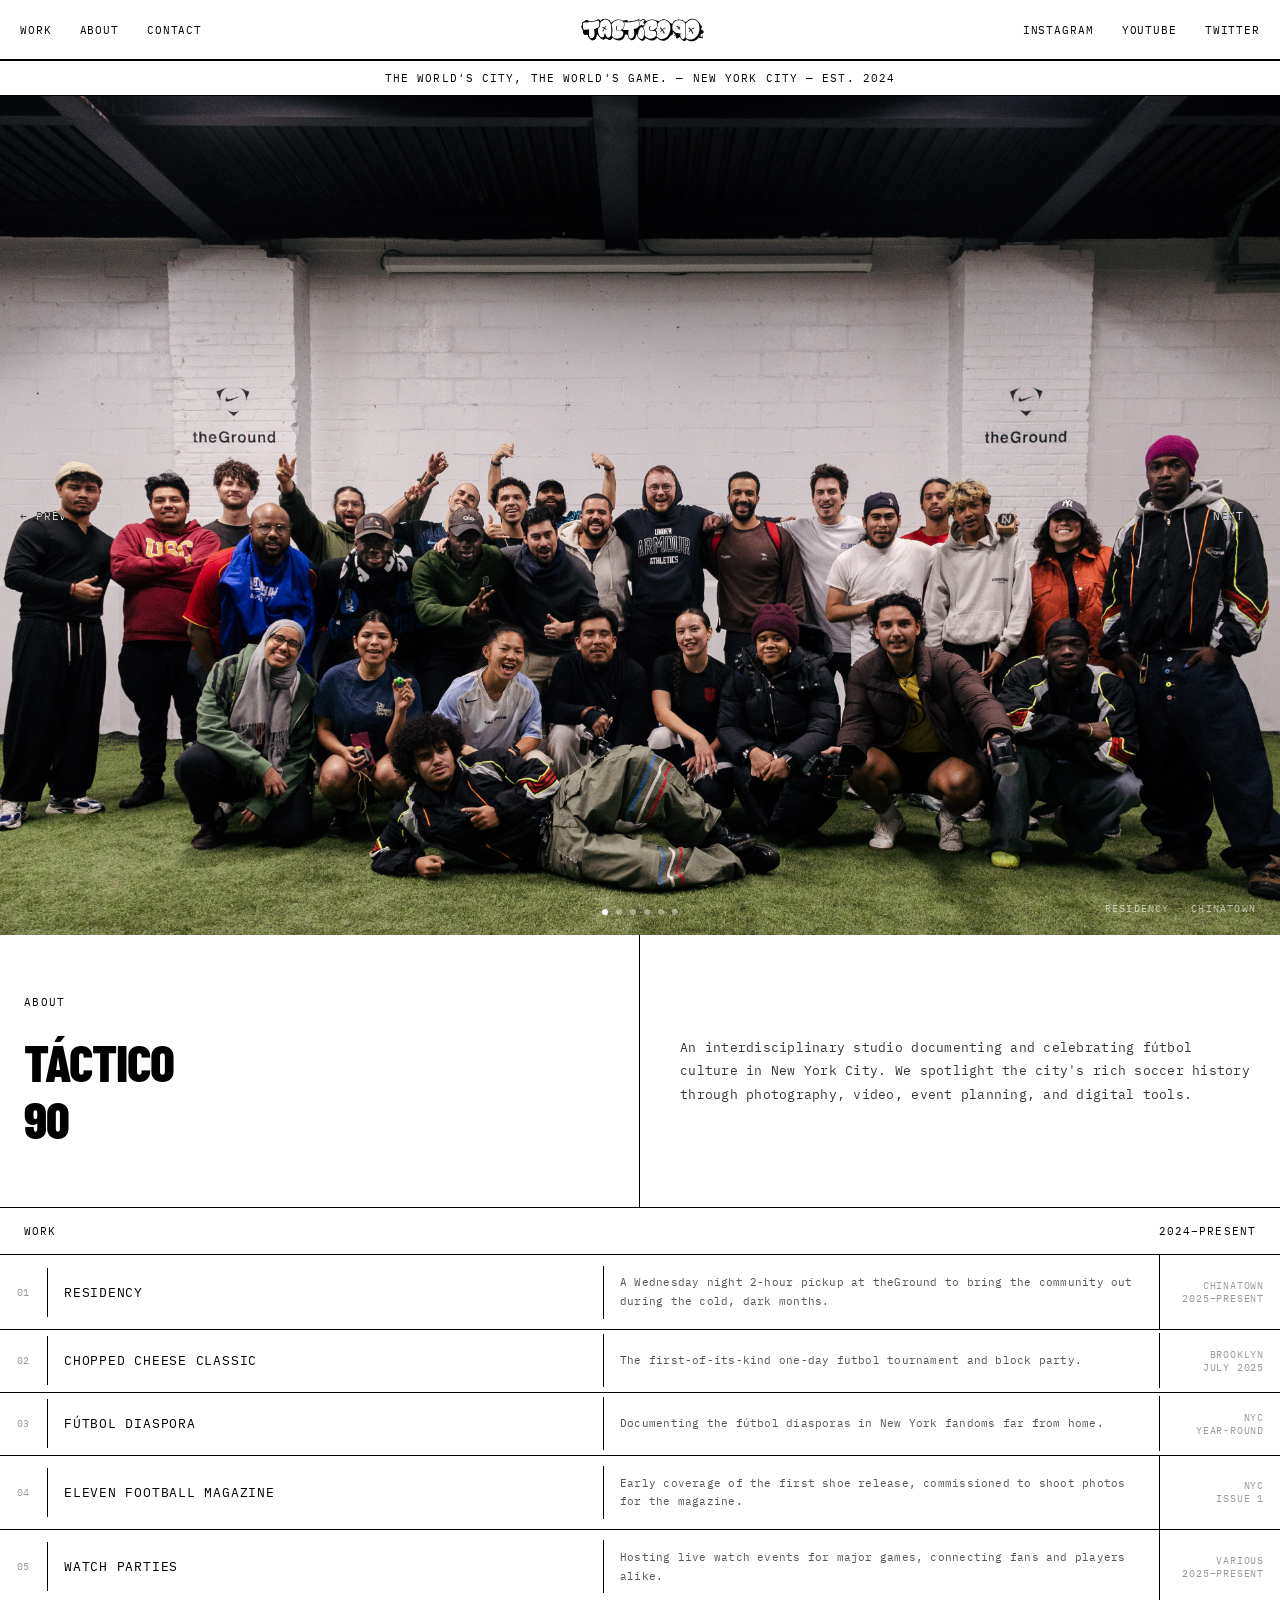
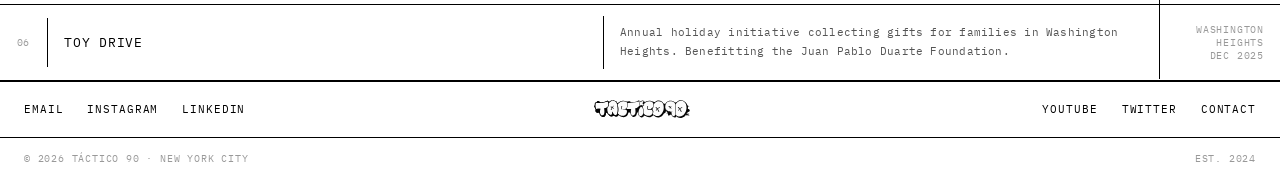
==== commit 6f49b4a2: "Redesign site with editorial layout inspired by Fugazi.net - New layout: centered logo nav, full-scr" ====
--- a/index.html
+++ b/index.html
@@ -4,131 +4,160 @@
     <meta charset="UTF-8">
     <meta name="viewport" content="width=device-width, initial-scale=1.0">
     <title>TÁCTICO 90</title>
+    <link rel="icon" type="image/x-icon" href="image/favicon.ico">
+    <link href="https://fonts.googleapis.com/css2?family=IBM+Plex+Mono:wght@400;500&family=Barlow+Condensed:wght@700;800&display=swap" rel="stylesheet">
     <link rel="stylesheet" href="style.css">
-    <link rel="icon" type="image/x-icon" href="image/favicon.ico">
-    <link href="https://fonts.googleapis.com/css2?family=Space+Grotesk:wght@300;400;500&family=Big+Shoulders+Display:wght@800;900&family=IBM+Plex+Mono:wght@400;500&display=swap" rel="stylesheet">
 </head>
 <body>
-    <!-- Scanline overlay -->
-    <div class="scanlines"></div>
-    <!-- Grain overlay -->
-    <div class="grain"></div>
 
-    <main>
-        <!-- Hero -->
-        <section class="hero">
-            <div class="hero-overlay"></div>
-            <img src="image/hero.JPEG" alt="Táctico 90 Hero" class="hero-image">
-            <div class="hero-content">
-                <div class="hero-label">New York City</div>
-                <h1 class="headline">TÁCTICO<br>90</h1>
-                <p class="tagline">The World's City, The World's Game.</p>
+    <!-- HEADER -->
+    <header>
+        <div class="header-top">
+            <nav class="header-nav-left">
+                <a href="#work">Work</a>
+                <a href="#about">About</a>
+                <a href="mailto:steven@tactico90.com">Contact</a>
+            </nav>
+            <div class="header-logo">
+                <img src="image/LOGO.svg" alt="Táctico 90">
             </div>
-        </section>
+            <nav class="header-nav-right">
+                <a href="https://instagram.com/tactico.90">Instagram</a>
+                <a href="https://www.youtube.com/channel/UCqtuY8BdZCY04gxnOov-S8Q">YouTube</a>
+                <a href="https://twitter.com/tactico90">Twitter</a>
+            </nav>
+            <button class="menu-toggle" id="menu-toggle">Menu</button>
+        </div>
+        <div class="mobile-nav" id="mobile-nav">
+            <a href="#work">Work</a>
+            <a href="#about">About</a>
+            <a href="https://instagram.com/tactico.90">Instagram</a>
+            <a href="https://www.youtube.com/channel/UCqtuY8BdZCY04gxnOov-S8Q">YouTube</a>
+            <a href="https://twitter.com/tactico90">Twitter</a>
+            <a href="https://www.linkedin.com/company/tactico90/">LinkedIn</a>
+            <a href="mailto:steven@tactico90.com">Contact</a>
+        </div>
+    </header>
 
-        <!-- About -->
-        <section class="about">
-            <div class="container">
-                <p class="about-text">TÁCTICO 90 is an interdisciplinary studio documenting and celebrating fútbol culture in New York City. We spotlight the city's rich soccer history through photography, video, event planning, and digital tools.</p>
+    <!-- ANNOUNCE BAR -->
+    <div class="announce">
+        The World's City, The World's Game. — New York City — Est. 2024
+    </div>
+
+    <!-- CAROUSEL -->
+    <div class="carousel">
+        <div class="carousel-track">
+            <div class="carousel-slide active">
+                <img src="image/IMAGE1.JPEG" alt="Residency">
             </div>
-        </section>
+            <div class="carousel-slide">
+                <img src="image/IMAGE2.JPEG" alt="Chopped Cheese Classic">
+            </div>
+            <div class="carousel-slide">
+                <img src="image/IMAGE3.JPEG" alt="Fútbol Diaspora">
+            </div>
+            <div class="carousel-slide">
+                <img src="image/IMAGE4.JPEG" alt="Eleven Football Magazine">
+            </div>
+            <div class="carousel-slide">
+                <img src="image/IMAGE5.JPEG" alt="Watch Parties" style="object-position: center 25%;">
+            </div>
+            <div class="carousel-slide">
+                <img src="image/IMAGE6.JPEG" alt="Toy Drive">
+            </div>
+        </div>
 
-        <!-- Archive -->
-        <section class="archive">
-            <div class="archive-list">
-                <article class="archive-item">
-                    <div class="archive-meta">CHINATOWN • 2025-PRESENT</div>
-                    <h2 class="archive-title">Residency</h2>
-                    <div class="archive-content">
-                        <div class="archive-image">
-                            <div class="photo-corners"></div>
-                            <img src="image/IMAGE1.JPEG" alt="Residency">
-                        </div>
-                        <p class="archive-description">A Wednesday night 2-hour pickup at theGround to bring the community out during the cold, dark months.</p>
-                    </div>
-                </article>
+        <button class="carousel-btn carousel-btn-prev" id="prev">← Prev</button>
+        <button class="carousel-btn carousel-btn-next" id="next">Next →</button>
 
-                <article class="archive-item">
-                    <div class="archive-meta">BROOKLYN • JULY 2025</div>
-                    <h2 class="archive-title">Chopped Cheese Classic</h2>
-                    <div class="archive-content">
-                        <div class="archive-image">
-                            <div class="photo-corners"></div>
-                            <img src="image/IMAGE2.JPEG" alt="Chopped Cheese Classic">
-                        </div>
-                        <p class="archive-description">The first-of-its-kind one-day futbol tournament and block party.</p>
-                    </div>
-                </article>
+        <div class="carousel-dots" id="dots"></div>
+        <div class="carousel-caption" id="caption">Residency · Chinatown</div>
+    </div>
 
-                <article class="archive-item">
-                    <div class="archive-meta">NYC • YEAR-ROUND</div>
-                    <h2 class="archive-title">Fútbol Diaspora</h2>
-                    <div class="archive-content">
-                        <div class="archive-image">
-                            <div class="photo-corners"></div>
-                            <img src="image/IMAGE3.JPEG" alt="Fútbol Diaspora">
-                        </div>
-                        <p class="archive-description">Documenting the fútbol diasporas in New York fandoms far from home.</p>
-                    </div>
-                </article>
+    <!-- ABOUT -->
+    <section class="about" id="about">
+        <div class="about-left">
+            <span class="section-heading">About</span>
+            <h1 class="about-title">Táctico<br>90</h1>
+        </div>
+        <div class="about-right">
+            <p class="about-text">An interdisciplinary studio documenting and celebrating fútbol culture in New York City. We spotlight the city's rich soccer history through photography, video, event planning, and digital tools.</p>
+        </div>
+    </section>
 
-                <article class="archive-item">
-                    <div class="archive-meta">NYC • ISSUE 1</div>
-                    <h2 class="archive-title">Eleven Football Magazine</h2>
-                    <div class="archive-content">
-                        <div class="archive-image">
-                            <div class="photo-corners"></div>
-                            <img src="image/IMAGE4.JPEG" alt="Eleven Football Magazine">
-                        </div>
-                        <p class="archive-description">Early coverage of the first shoe release, commissioned to shoot photos for the magazine.</p>
-                    </div>
-                </article>
+    <!-- WORK -->
+    <section id="work">
+        <div class="work-header">
+            <span>Work</span>
+            <span>2024–Present</span>
+        </div>
 
-                <article class="archive-item">
-                    <div class="archive-meta">VARIOUS LOCATIONS • 2025–PRESENT</div>
-                    <h2 class="archive-title">Watch Parties</h2>
-                    <div class="archive-content">
-                        <div class="archive-image">
-                            <div class="photo-corners"></div>
-                            <img src="image/IMAGE5.JPEG" alt="Watch Parties">
-                        </div>
-                        <p class="archive-description">Hosting live watch events for major games, connecting fans and players alike.</p>
-                    </div>
-                </article>
+        <div class="work-row">
+            <div class="work-num">01</div>
+            <div class="work-title">Residency</div>
+            <div class="work-desc">A Wednesday night 2-hour pickup at theGround to bring the community out during the cold, dark months.</div>
+            <div class="work-meta">Chinatown<br>2025–Present</div>
+        </div>
 
-                <article class="archive-item">
-                    <div class="archive-meta">WASHINGTON HEIGHTS • DEC 2025</div>
-                    <h2 class="archive-title">Toy Drive</h2>
-                    <div class="archive-content">
-                        <div class="archive-image">
-                            <div class="photo-corners"></div>
-                            <img src="image/IMAGE6.JPEG" alt="Toy Drive">
-                        </div>
-                        <p class="archive-description">Annual holiday initiative collecting and distributing gifts for families in Washington Heights. Benefitting the Juan Pablo Duarte Foundation.</p>
-                    </div>
-                </article>
+        <div class="work-row">
+            <div class="work-num">02</div>
+            <div class="work-title">Chopped Cheese Classic</div>
+            <div class="work-desc">The first-of-its-kind one-day futbol tournament and block party.</div>
+            <div class="work-meta">Brooklyn<br>July 2025</div>
+        </div>
+
+        <div class="work-row">
+            <div class="work-num">03</div>
+            <div class="work-title">Fútbol Diaspora</div>
+            <div class="work-desc">Documenting the fútbol diasporas in New York fandoms far from home.</div>
+            <div class="work-meta">NYC<br>Year-Round</div>
+        </div>
+
+        <div class="work-row">
+            <div class="work-num">04</div>
+            <div class="work-title">Eleven Football Magazine</div>
+            <div class="work-desc">Early coverage of the first shoe release, commissioned to shoot photos for the magazine.</div>
+            <div class="work-meta">NYC<br>Issue 1</div>
+        </div>
+
+        <div class="work-row">
+            <div class="work-num">05</div>
+            <div class="work-title">Watch Parties</div>
+            <div class="work-desc">Hosting live watch events for major games, connecting fans and players alike.</div>
+            <div class="work-meta">Various<br>2025–Present</div>
+        </div>
+
+        <div class="work-row">
+            <div class="work-num">06</div>
+            <div class="work-title">Toy Drive</div>
+            <div class="work-desc">Annual holiday initiative collecting gifts for families in Washington Heights. Benefitting the Juan Pablo Duarte Foundation.</div>
+            <div class="work-meta">Washington Heights<br>Dec 2025</div>
+        </div>
+    </section>
+
+    <!-- FOOTER -->
+    <footer>
+        <div class="footer-top">
+            <nav class="footer-links-left">
+                <a href="mailto:steven@tactico90.com">Email</a>
+                <a href="https://instagram.com/tactico.90">Instagram</a>
+                <a href="https://www.linkedin.com/company/tactico90/">LinkedIn</a>
+            </nav>
+            <div class="footer-logo">
+                <img src="image/LOGO.svg" alt="Táctico 90">
             </div>
-        </section>
-
-        <!-- Footer -->
-        <footer class="footer">
-            <nav class="footer-links">
-                <a href="mailto:90tactico@gmail.com" class="sticker">Email</a>
-                <a href="https://instagram.com/tactico.90" class="sticker sticker-peel">Instagram</a>
-                <a href="https://www.linkedin.com/company/tactico90/" class="sticker">LinkedIn</a>
-                <a href="https://www.youtube.com/channel/UCqtuY8BdZCY04gxnOov-S8Q" class="sticker">YouTube</a>
-                <a href="https://twitter.com/tactico90" class="sticker sticker-tilt">Twitter</a>
+            <nav class="footer-links-right">
+                <a href="https://www.youtube.com/channel/UCqtuY8BdZCY04gxnOov-S8Q">YouTube</a>
+                <a href="https://twitter.com/tactico90">Twitter</a>
+                <a href="mailto:steven@tactico90.com">Contact</a>
             </nav>
-            <div class="footer-brand">
-                <div class="footer-image">
-                    <img src="image/IMAGE1.JPEG" alt="Tactico Detail">
-                </div>
-                <h2>TÁCTICO 90</h2>
-                <div class="footer-note">EST. 2024 NYC</div>
-            </div>
-        </footer>
-    </main>
+        </div>
+        <div class="footer-bottom">
+            <span class="footer-copy" id="footer-year">© 2024 Táctico 90 · New York City</span>
+            <span class="footer-copy">Est. 2024</span>
+        </div>
+    </footer>
 
     <script src="app.js"></script>
 </body>
-</html>+</html>
--- a/style.css
+++ b/style.css
@@ -1,557 +1,411 @@
-/* Reset & Base */
-* {
-    margin: 0;
-    padding: 0;
-    box-sizing: border-box;
-}
-
-html {
-    scroll-behavior: smooth;
-}
+* { margin: 0; padding: 0; box-sizing: border-box; }
 
 body {
-    background: #0a0a0a;
-    color: #fff;
-    font-family: 'Space Grotesk', sans-serif;
-    font-weight: 300;
-    line-height: 1;
+    background: #fff;
+    color: #000;
+    font-family: 'IBM Plex Mono', monospace;
+    font-weight: 400;
     overflow-x: hidden;
     -webkit-font-smoothing: antialiased;
-    -moz-osx-font-smoothing: grayscale;
-    background-image: 
-        radial-gradient(circle at 15% 50%, rgba(30, 30, 30, 0.03) 0%, transparent 20%),
-        radial-gradient(circle at 85% 30%, rgba(40, 40, 40, 0.02) 0%, transparent 20%);
-    background-color: #0a0a0a;
-}
-
-/* Texture Overlays */
-.scanlines {
-    position: fixed;
-    top: 0;
-    left: 0;
+}
+
+/* ─── HEADER ─── */
+header {
+    border-bottom: 1px solid #000;
+}
+
+.header-top {
+    display: grid;
+    grid-template-columns: 1fr auto 1fr;
+    align-items: center;
+    padding: 0 20px;
+    height: 60px;
+    border-bottom: 1px solid #000;
+}
+
+.header-nav-left {
+    display: flex;
+    gap: 28px;
+}
+
+.header-logo {
+    justify-self: center;
+}
+
+.header-logo img {
+    height: 28px;
+    width: auto;
+    display: block;
+}
+
+.header-nav-right {
+    display: flex;
+    gap: 28px;
+    justify-content: flex-end;
+}
+
+header a {
+    font-size: 11px;
+    letter-spacing: 0.08em;
+    text-transform: uppercase;
+    color: #000;
+    text-decoration: none;
+}
+
+header a:hover {
+    text-decoration: underline;
+}
+
+/* ─── CAROUSEL ─── */
+.carousel {
+    position: relative;
+    width: 100%;
+    height: calc(100vh - 61px);
+    overflow: hidden;
+    background: #000;
+}
+
+.carousel-track {
+    position: relative;
     width: 100%;
     height: 100%;
-    background: linear-gradient(
-        to bottom,
-        transparent 50%,
-        rgba(0, 0, 0, 0.1) 51%
-    );
-    background-size: 100% 4px;
-    pointer-events: none;
-    z-index: 9998;
-    opacity: 0.15;
-}
-
-.grain {
-    position: fixed;
-    top: 0;
-    left: 0;
-    width: 100%;
-    height: 100%;
-    background-image: url("data:image/svg+xml,%3Csvg viewBox='0 0 256 256' xmlns='http://www.w3.org/2000/svg'%3E%3Cfilter id='noise'%3E%3CfeTurbulence type='fractalNoise' baseFrequency='0.9' numOctaves='3' stitchTiles='stitch'/%3E%3C/filter%3E%3Crect width='100%25' height='100%25' filter='url(%23noise)' opacity='0.08'/%3E%3C/svg%3E");
-    pointer-events: none;
-    z-index: 9999;
-    opacity: 0.4;
-}
-
-/* Container */
-.container {
-    width: 100%;
-    max-width: 800px;
-    margin: 0 auto;
-    padding: 0 20px;
-}
-
-/* Hero */
-.hero {
-    position: relative;
-    width: 100%;
-    height: 100vh;
-    display: flex;
-    align-items: center;
-    justify-content: center;
-    overflow: hidden;
-    border-bottom: 1px solid rgba(255, 255, 255, 0.1);
-}
-
-.hero-overlay {
+}
+
+.carousel-slide {
     position: absolute;
-    top: 0;
-    left: 0;
-    width: 100%;
-    height: 100%;
-    background: linear-gradient(45deg, rgba(0,0,0,0.7) 0%, rgba(0,0,0,0.3) 100%);
-    z-index: 1;
-}
-
-.hero-image {
-    position: absolute;
+    inset: 0;
+    opacity: 0;
+    transition: opacity 0.8s ease;
+}
+
+.carousel-slide.active {
+    opacity: 1;
+}
+
+.carousel-slide img {
     width: 100%;
     height: 100%;
     object-fit: cover;
-    filter: brightness(0.8) contrast(1.1) saturate(0.9);
-    z-index: 0;
-}
-
-.hero-content {
-    position: relative;
-    z-index: 2;
-    text-align: center;
-    padding: 0 20px;
-}
-
-.hero-label {
-    font-family: 'IBM Plex Mono', monospace;
-    font-weight: 400;
-    font-size: 0.7rem;
-    color: rgba(255, 255, 255, 0.6);
-    letter-spacing: 0.2em;
-    text-transform: uppercase;
-    margin-bottom: 2rem;
-    position: relative;
-    display: inline-block;
-}
-
-.hero-label::after {
-    content: '';
-    position: absolute;
-    bottom: -8px;
-    left: 0;
-    width: 100%;
-    height: 1px;
-    background: rgba(255, 255, 255, 0.3);
-}
-
-.headline {
-    font-family: 'Big Shoulders Display', sans-serif;
-    font-weight: 900;
-    font-size: clamp(7rem, 30vw, 30rem);
-    line-height: 0.75;
-    text-transform: uppercase;
-    letter-spacing: -0.04em;
-    color: #fff;
-    margin-bottom: 1.5rem;
-    position: relative;
-    text-shadow: 0 2px 10px rgba(0, 0, 0, 0.5);
-}
-
-.headline::before {
-    content: '';
-    position: absolute;
-    bottom: -0.05em;
-    left: 0;
-    width: 100%;
-    height: 0.05em;
-    background: rgba(255, 255, 255, 0.3);
-    transform: scaleX(0);
-    transition: transform 0.6s cubic-bezier(0.16, 1, 0.3, 1);
-}
-
-.hero:hover .headline::before {
-    transform: scaleX(1);
-}
-
-.tagline {
-    font-family: 'Space Grotesk', sans-serif;
-    font-weight: 300;
-    font-size: clamp(0.9rem, 2vw, 1.1rem);
-    color: rgba(255, 255, 255, 0.8);
-    letter-spacing: 0.3em;
-    text-transform: uppercase;
-    opacity: 0.9;
-}
-
-/* About */
-.about {
-    padding: 15vh 0 10vh;
-    border-bottom: 1px solid rgba(255, 255, 255, 0.1);
-    position: relative;
-}
-
-.about::before {
-    content: '●●●';
-    position: absolute;
-    top: -10px;
-    left: 50%;
-    transform: translateX(-50%);
-    color: rgba(255, 255, 255, 0.1);
-    font-size: 0.8rem;
-    letter-spacing: 0.5em;
-}
-
-.about-text {
-    font-family: 'Space Grotesk', sans-serif;
-    font-weight: 300;
-    font-size: clamp(1.2rem, 2.5vw, 1.6rem);
-    line-height: 1.4;
-    color: #ccc;
-    text-align: center;
-    letter-spacing: -0.01em;
-    margin-bottom: 3rem;
-}
-
-.about-credentials {
-    display: flex;
-    justify-content: center;
-    flex-wrap: wrap;
-    gap: 2rem;
-    font-family: 'IBM Plex Mono', monospace;
-    font-size: 0.8rem;
-    color: rgba(255, 255, 255, 0.5);
-    text-transform: uppercase;
-    letter-spacing: 0.1em;
-}
-
-.about-credentials span:first-child {
-    color: rgba(255, 255, 255, 0.7);
-    font-weight: 500;
-}
-
-/* Archive */
-.archive {
-    padding: 5vh 0 25vh;
-}
-
-.archive-list {
-    max-width: 900px;
-    margin: 0 auto;
-    padding: 0 20px;
-}
-
-.archive-item {
-    border-bottom: 1px solid rgba(255, 255, 255, 0.08);
-    padding: 5rem 0;
-    cursor: pointer;
-    transition: border-color 0.4s ease;
-    position: relative;
-}
-
-.archive-item:first-child {
-    border-top: 1px solid rgba(255, 255, 255, 0.08);
-}
-
-.archive-item:hover {
-    border-color: rgba(255, 255, 255, 0.3);
-}
-
-.archive-meta {
-    font-family: 'IBM Plex Mono', monospace;
-    font-weight: 400;
-    font-size: 0.75rem;
-    color: rgba(255, 255, 255, 0.4);
-    letter-spacing: 0.15em;
-    text-transform: uppercase;
-    text-align: center;
-    margin-bottom: 1rem;
-    position: relative;
-}
-
-.archive-meta::before {
-    content: '▶';
-    margin-right: 0.5rem;
-    color: rgba(255, 255, 255, 0.3);
-    font-size: 0.6rem;
-}
-
-.archive-title {
-    font-family: 'Big Shoulders Display', sans-serif;
-    font-weight: 800;
-    font-size: clamp(3.5rem, 10vw, 6rem);
-    line-height: 0.9;
-    text-transform: uppercase;
-    letter-spacing: -0.02em;
-    color: #fff;
-    text-align: center;
-    transition: all 0.4s cubic-bezier(0.16, 1, 0.3, 1);
-    position: relative;
-}
-
-.archive-title::after {
-    content: '';
-    position: absolute;
-    bottom: -0.1em;
-    left: 50%;
-    transform: translateX(-50%) scaleX(0);
-    width: 1.2em;
-    height: 0.1em;
-    background: rgba(255, 255, 255, 0.5);
-    transition: transform 0.4s ease;
-}
-
-.archive-item:hover .archive-title::after {
-    transform: translateX(-50%) scaleX(1);
-}
-
-.archive-item:hover .archive-title {
-    letter-spacing: 0.01em;
-    transform: translateY(-2px);
-}
-
-.archive-content {
-    max-height: 0;
-    overflow: hidden;
-    opacity: 0;
-    transition: max-height 0.8s cubic-bezier(0.16, 1, 0.3, 1), 
-                opacity 0.5s ease 0.1s;
-}
-
-.archive-item.open .archive-content {
-    opacity: 1;
-}
-
-.archive-image {
-    width: 100%;
-    margin: 4rem auto 3rem;
-    aspect-ratio: 16/9;
-    overflow: hidden;
-    position: relative;
-    border-radius: 2px;
-    box-shadow: 
-        0 10px 30px rgba(0, 0, 0, 0.5),
-        0 0 0 1px rgba(255, 255, 255, 0.05);
-    background: #000;
-}
-
-.photo-corners {
-    position: absolute;
-    top: 0;
-    left: 0;
-    width: 100%;
-    height: 100%;
-    background: 
-        linear-gradient(to right, rgba(255,255,255,0.03) 1px, transparent 1px) 0 0 / 20px 20px,
-        linear-gradient(to bottom, rgba(255,255,255,0.03) 1px, transparent 1px) 0 0 / 20px 20px;
-    pointer-events: none;
-    z-index: 1;
-}
-
-.archive-image img {
-    width: 100%;
-    height: 100%;
-    object-fit: cover;
-    display: block;
-    filter: brightness(0.95) contrast(1.1) saturate(0.95);
-    transition: transform 1.2s cubic-bezier(0.16, 1, 0.3, 1);
-    position: relative;
-    z-index: 0;
-}
-
-.archive-item.open .archive-image img {
-    transform: scale(1.03);
-}
-
-.archive-description {
-    font-family: 'Space Grotesk', sans-serif;
-    font-weight: 300;
-    font-size: clamp(1.2rem, 2.5vw, 1.4rem);
-    line-height: 1.5;
-    color: rgba(255, 255, 255, 0.7);
-    text-align: center;
-    max-width: 700px;
-    margin: 0 auto;
-    position: relative;
-}
-
-.archive-description::before {
-    content: '“';
-    position: absolute;
-    top: -0.5em;
-    left: -0.3em;
-    font-size: 2em;
-    color: rgba(255, 255, 255, 0.1);
-    font-family: 'Big Shoulders Display', sans-serif;
-}
-
-/* Footer */
-.footer {
-    background: #111;
-    color: #fff;
-    padding: 20vh 20px 10vh;
-    position: relative;
-    opacity: 0;
-    transform: translateY(40px);
-    transition: opacity 0.8s ease, transform 0.8s ease;
-    border-top: 1px solid rgba(255, 255, 255, 0.1);
-}
-
-.footer.visible {
-    opacity: 1;
-    transform: translateY(0);
-}
-
-.footer::before {
-    content: '';
-    position: absolute;
-    top: 0;
-    left: 0;
-    width: 100%;
-    height: 100%;
-    background: 
-        linear-gradient(45deg, transparent 30%, rgba(255,255,255,0.01) 50%, transparent 70%);
-    pointer-events: none;
-}
-
-.footer-links {
-    display: flex;
-    justify-content: center;
-    gap: 2rem;
-    margin-bottom: 12rem;
-    flex-wrap: wrap;
-    position: relative;
-    z-index: 1;
-}
-
-.sticker {
-    font-family: 'IBM Plex Mono', monospace;
-    font-weight: 500;
-    font-size: 0.9rem;
-    color: #000;
-    background: #fff;
-    text-decoration: none;
-    letter-spacing: 0.1em;
-    text-transform: uppercase;
-    padding: 0.8rem 1.5rem;
-    display: inline-block;
-    transform: rotate(0deg);
-    transition: all 0.3s cubic-bezier(0.16, 1, 0.3, 1);
-    box-shadow: 
-        0 2px 5px rgba(0, 0, 0, 0.2),
-        0 0 0 1px rgba(0, 0, 0, 0.1);
-}
-
-.sticker:hover {
-    transform: translateY(-5px) rotate(0.5deg);
-    background: #f0f0f0;
-    box-shadow: 
-        0 5px 15px rgba(0, 0, 0, 0.3),
-        0 0 0 1px rgba(0, 0, 0, 0.2);
-}
-
-.sticker-peel {
-    position: relative;
-    overflow: hidden;
-}
-
-.sticker-peel::before {
-    content: '';
-    position: absolute;
-    top: -2px;
-    right: -2px;
-    width: 20px;
-    height: 20px;
-    background: #000;
-    transform: rotate(45deg);
-    opacity: 0.1;
-}
-
-.sticker-tilt {
-    transform: rotate(-1deg);
-}
-
-.sticker-tilt:hover {
-    transform: translateY(-5px) rotate(-0.5deg);
-}
-
-.footer-brand {
-    text-align: center;
-    position: relative;
-    z-index: 1;
-}
-
-.footer-image {
-    width: 120px;
-    height: 120px;
-    border-radius: 50%;
-    overflow: hidden;
-    margin: 0 auto 3rem;
-    border: 3px solid rgba(255, 255, 255, 0.1);
-    box-shadow: 
-        0 0 0 1px rgba(255, 255, 255, 0.05),
-        inset 0 0 20px rgba(0, 0, 0, 0.5);
-}
-
-.footer-image img {
-    width: 100%;
-    height: 100%;
-    object-fit: cover;
-    filter: grayscale(1) contrast(1.1);
-}
-
-.footer-brand h2 {
-    font-family: 'Big Shoulders Display', sans-serif;
-    font-weight: 900;
-    font-size: clamp(7rem, 35vw, 35rem);
-    line-height: 0.75;
-    text-transform: uppercase;
-    letter-spacing: -0.04em;
-    color: #fff;
-    margin-bottom: 2rem;
-}
-
-.footer-note {
-    font-family: 'IBM Plex Mono', monospace;
-    font-weight: 400;
-    font-size: 0.8rem;
-    color: rgba(255, 255, 255, 0.4);
-    letter-spacing: 0.2em;
-    text-transform: uppercase;
-    position: relative;
-    display: inline-block;
-}
-
-.footer-note::before,
-.footer-note::after {
-    content: '•';
+    display: block;
+}
+
+.carousel-btn {
     position: absolute;
     top: 50%;
     transform: translateY(-50%);
-    color: rgba(255, 255, 255, 0.2);
-}
-
-.footer-note::before {
-    left: -30px;
-}
-
-.footer-note::after {
-    right: -30px;
-}
-
-/* Responsive */
-@media (max-width: 1024px) {
-    .headline { font-size: clamp(6rem, 28vw, 28rem); }
-    .footer-brand h2 { font-size: clamp(6rem, 30vw, 30rem); }
-    .archive-title { font-size: clamp(3rem, 9vw, 5rem); }
-    .footer-links { margin-bottom: 10rem; }
-}
-
+    z-index: 20;
+    background: none;
+    border: none;
+    cursor: pointer;
+    padding: 20px;
+    font-family: 'IBM Plex Mono', monospace;
+    font-size: 11px;
+    letter-spacing: 0.08em;
+    text-transform: uppercase;
+    color: #fff;
+    mix-blend-mode: difference;
+}
+
+.carousel-btn-prev { left: 0; }
+.carousel-btn-next { right: 0; }
+
+.carousel-dots {
+    position: absolute;
+    bottom: 20px;
+    left: 50%;
+    transform: translateX(-50%);
+    display: flex;
+    gap: 8px;
+    z-index: 20;
+}
+
+.carousel-dot {
+    width: 6px;
+    height: 6px;
+    border-radius: 50%;
+    background: rgba(255,255,255,0.4);
+    border: none;
+    cursor: pointer;
+    padding: 0;
+    transition: background 0.2s;
+}
+
+.carousel-dot.active {
+    background: #fff;
+}
+
+.carousel-caption {
+    position: absolute;
+    bottom: 20px;
+    right: 24px;
+    font-size: 10px;
+    letter-spacing: 0.12em;
+    text-transform: uppercase;
+    color: rgba(255,255,255,0.6);
+    z-index: 20;
+}
+
+/* ─── ANNOUNCEMENT BAR ─── */
+.announce {
+    border-bottom: 1px solid #000;
+    padding: 10px 20px;
+    text-align: center;
+    font-size: 11px;
+    letter-spacing: 0.1em;
+    text-transform: uppercase;
+    color: #000;
+}
+
+/* ─── SECTION ─── */
+section {
+    border-bottom: 1px solid #000;
+}
+
+/* ─── ABOUT ─── */
+.about {
+    display: grid;
+    grid-template-columns: 1fr 1fr;
+}
+
+.about-left {
+    padding: 60px 40px 60px 24px;
+    border-right: 1px solid #000;
+}
+
+.about-right {
+    padding: 60px 24px 60px 40px;
+    display: flex;
+    align-items: center;
+}
+
+.section-heading {
+    font-size: 11px;
+    letter-spacing: 0.12em;
+    text-transform: uppercase;
+    color: #000;
+    margin-bottom: 24px;
+    display: block;
+}
+
+.about-title {
+    font-family: 'Barlow Condensed', sans-serif;
+    font-weight: 800;
+    font-size: clamp(28px, 5vw, 52px);
+    line-height: 1.1;
+    letter-spacing: -0.02em;
+    text-transform: uppercase;
+    margin-bottom: 0;
+}
+
+.about-text {
+    font-size: 13px;
+    line-height: 1.8;
+    color: #333;
+    letter-spacing: 0.02em;
+}
+
+/* ─── WORK ─── */
+.work-header {
+    padding: 16px 24px;
+    display: flex;
+    justify-content: space-between;
+    align-items: center;
+    border-bottom: 1px solid #000;
+}
+
+.work-header span {
+    font-size: 11px;
+    letter-spacing: 0.1em;
+    text-transform: uppercase;
+}
+
+.work-row {
+    display: grid;
+    grid-template-columns: 48px 1fr 1fr 120px;
+    gap: 0;
+    border-bottom: 1px solid #000;
+    min-height: 60px;
+    align-items: center;
+}
+
+.work-row:last-child {
+    border-bottom: none;
+}
+
+.work-row > * {
+    padding: 18px 16px;
+}
+
+.work-row > *:not(:last-child) {
+    border-right: 1px solid #000;
+}
+
+.work-num {
+    font-size: 10px;
+    letter-spacing: 0.08em;
+    color: #999;
+    text-align: center;
+}
+
+.work-title {
+    font-size: 13px;
+    letter-spacing: 0.06em;
+    text-transform: uppercase;
+    color: #000;
+}
+
+.work-desc {
+    font-size: 11px;
+    line-height: 1.7;
+    color: #555;
+    letter-spacing: 0.02em;
+}
+
+.work-meta {
+    font-size: 10px;
+    letter-spacing: 0.08em;
+    text-transform: uppercase;
+    color: #999;
+    text-align: right;
+}
+
+.work-row:hover {
+    background: #f5f5f5;
+}
+
+/* ─── FOOTER ─── */
+footer {
+    border-top: 1px solid #000;
+}
+
+.footer-top {
+    display: grid;
+    grid-template-columns: 1fr auto 1fr;
+    align-items: center;
+    padding: 0 24px;
+    height: 56px;
+    border-bottom: 1px solid #000;
+}
+
+.footer-links-left {
+    display: flex;
+    gap: 24px;
+}
+
+.footer-logo {
+    justify-self: center;
+}
+
+.footer-logo img {
+    height: 22px;
+    width: auto;
+    display: block;
+}
+
+.footer-links-right {
+    display: flex;
+    gap: 24px;
+    justify-content: flex-end;
+}
+
+footer a {
+    font-size: 11px;
+    letter-spacing: 0.08em;
+    text-transform: uppercase;
+    color: #000;
+    text-decoration: none;
+}
+
+footer a:hover { text-decoration: underline; }
+
+.footer-bottom {
+    padding: 14px 24px;
+    display: flex;
+    justify-content: space-between;
+    align-items: center;
+}
+
+.footer-copy {
+    font-size: 10px;
+    letter-spacing: 0.08em;
+    text-transform: uppercase;
+    color: #999;
+}
+
+/* ─── MOBILE NAV ─── */
+.menu-toggle {
+    display: none;
+    background: none;
+    border: none;
+    cursor: pointer;
+    font-family: 'IBM Plex Mono', monospace;
+    font-size: 11px;
+    letter-spacing: 0.08em;
+    text-transform: uppercase;
+    color: #000;
+    padding: 0;
+}
+
+.mobile-nav {
+    display: none;
+    border-bottom: 1px solid #000;
+    background: #fff;
+}
+
+.mobile-nav.open {
+    display: block;
+}
+
+.mobile-nav a {
+    display: block;
+    padding: 16px 20px;
+    font-size: 11px;
+    letter-spacing: 0.08em;
+    text-transform: uppercase;
+    color: #000;
+    text-decoration: none;
+    border-bottom: 1px solid #eee;
+}
+
+.mobile-nav a:last-child { border-bottom: none; }
+.mobile-nav a:hover { background: #f5f5f5; }
+
+/* ─── RESPONSIVE ─── */
 @media (max-width: 768px) {
-    .headline { font-size: clamp(5rem, 30vw, 25rem); }
-    .tagline { font-size: clamp(0.8rem, 2.5vw, 1rem); letter-spacing: 0.2em; }
-    .about { padding: 12vh 0 8vh; }
-    .about-text { font-size: clamp(1.1rem, 2vw, 1.4rem); }
-    .archive-item { padding: 4rem 0; }
-    .archive-title { font-size: clamp(2.5rem, 10vw, 4rem); }
-    .archive-description { font-size: clamp(1.1rem, 2vw, 1.3rem); }
-    .footer { padding: 15vh 20px 8vh; }
-    .footer-links { gap: 1rem; margin-bottom: 8rem; }
-    .sticker { padding: 0.7rem 1.2rem; font-size: 0.8rem; }
-    .footer-brand h2 { font-size: clamp(5rem, 32vw, 25rem); }
-    .footer-image { width: 100px; height: 100px; margin-bottom: 2rem; }
-}
-
-@media (max-width: 480px) {
-    .headline { font-size: clamp(4rem, 35vw, 22rem); }
-    .tagline { font-size: 0.8rem; letter-spacing: 0.15em; }
-    .about { padding: 10vh 0 6vh; }
-    .about-text { font-size: 1.1rem; }
-    .about-credentials { gap: 1rem; font-size: 0.7rem; }
-    .archive-item { padding: 3rem 0; }
-    .archive-title { font-size: clamp(2rem, 12vw, 3.5rem); }
-    .archive-image { margin: 3rem auto 2rem; }
-    .archive-description { font-size: 1.1rem; }
-    .footer { padding: 12vh 20px 6vh; }
-    .footer-links { gap: 0.8rem; margin-bottom: 6rem; }
-    .sticker { padding: 0.6rem 1rem; font-size: 0.75rem; }
-    .footer-brand h2 { font-size: clamp(4rem, 38vw, 22rem); }
-    .footer-image { width: 80px; height: 80px; margin-bottom: 1.5rem; }
-}+    .header-top {
+        display: flex;
+        justify-content: flex-end;
+        align-items: center;
+        height: 52px;
+        position: relative;
+    }
+
+    .header-nav-left { display: none; }
+    .header-nav-right { display: none; }
+    .menu-toggle { display: block; }
+    .header-logo {
+        position: absolute;
+        left: 50%;
+        transform: translateX(-50%);
+    }
+
+    .carousel { height: calc(100vh - 53px); }
+
+    .about { grid-template-columns: 1fr; }
+    .about-left { border-right: none; border-bottom: 1px solid #000; padding: 40px 20px; }
+    .about-right { padding: 40px 20px; }
+
+    .work-row { grid-template-columns: 40px 1fr; }
+    .work-desc { display: none; }
+    .work-meta { display: none; }
+
+    .footer-top {
+        grid-template-columns: 1fr auto;
+        height: auto;
+        padding: 16px 20px;
+    }
+    .footer-links-left { display: none; }
+    .footer-links-right { display: none; }
+    .footer-logo { grid-column: 1 / -1; justify-self: start; }
+    .footer-bottom { padding: 12px 20px; flex-direction: column; gap: 8px; align-items: flex-start; }
+}
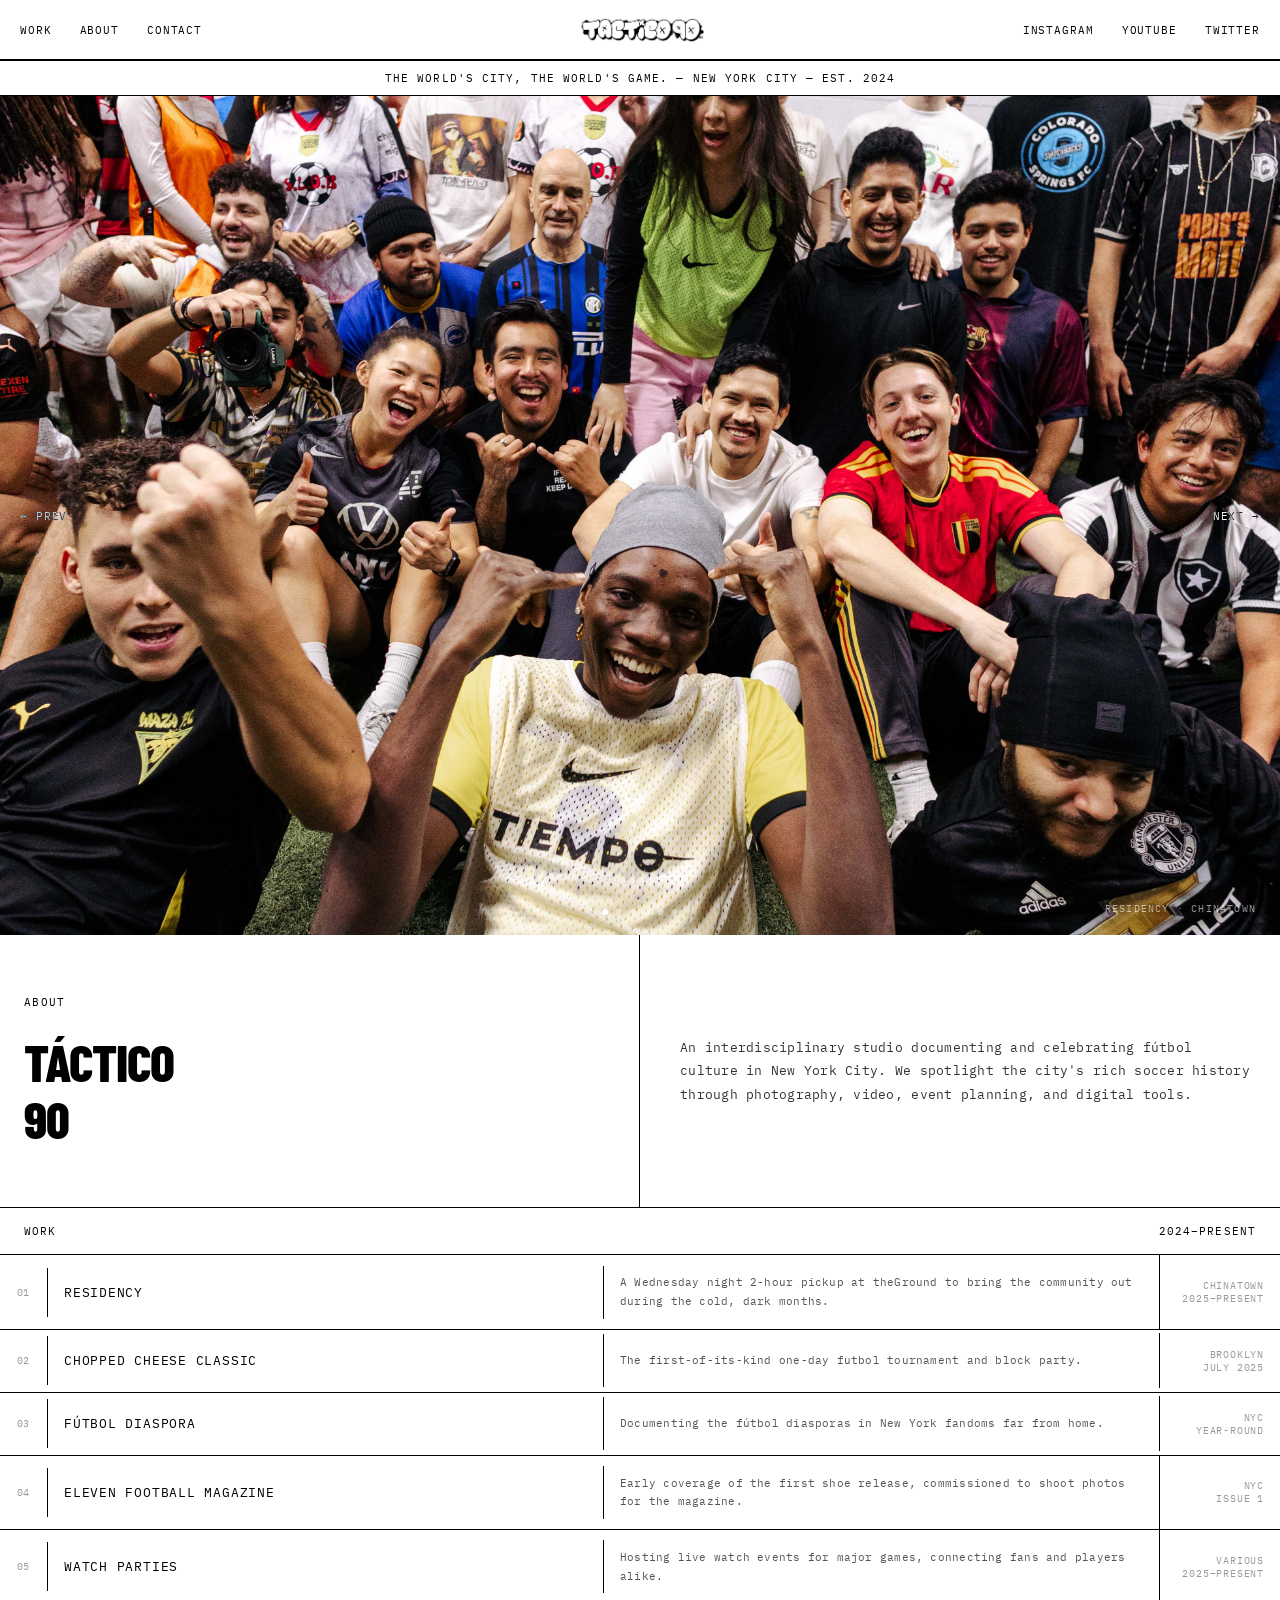
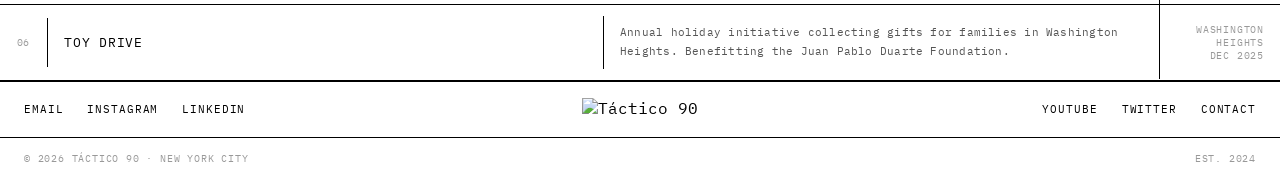
==== commit b6683f4d: "changed logo to png" ====
--- a/index.html
+++ b/index.html
@@ -19,7 +19,7 @@
                 <a href="mailto:steven@tactico90.com">Contact</a>
             </nav>
             <div class="header-logo">
-                <img src="image/LOGO.svg" alt="Táctico 90">
+                <img src="image/LOGO.png" alt="Táctico 90">
             </div>
             <nav class="header-nav-right">
                 <a href="https://instagram.com/tactico.90">Instagram</a>
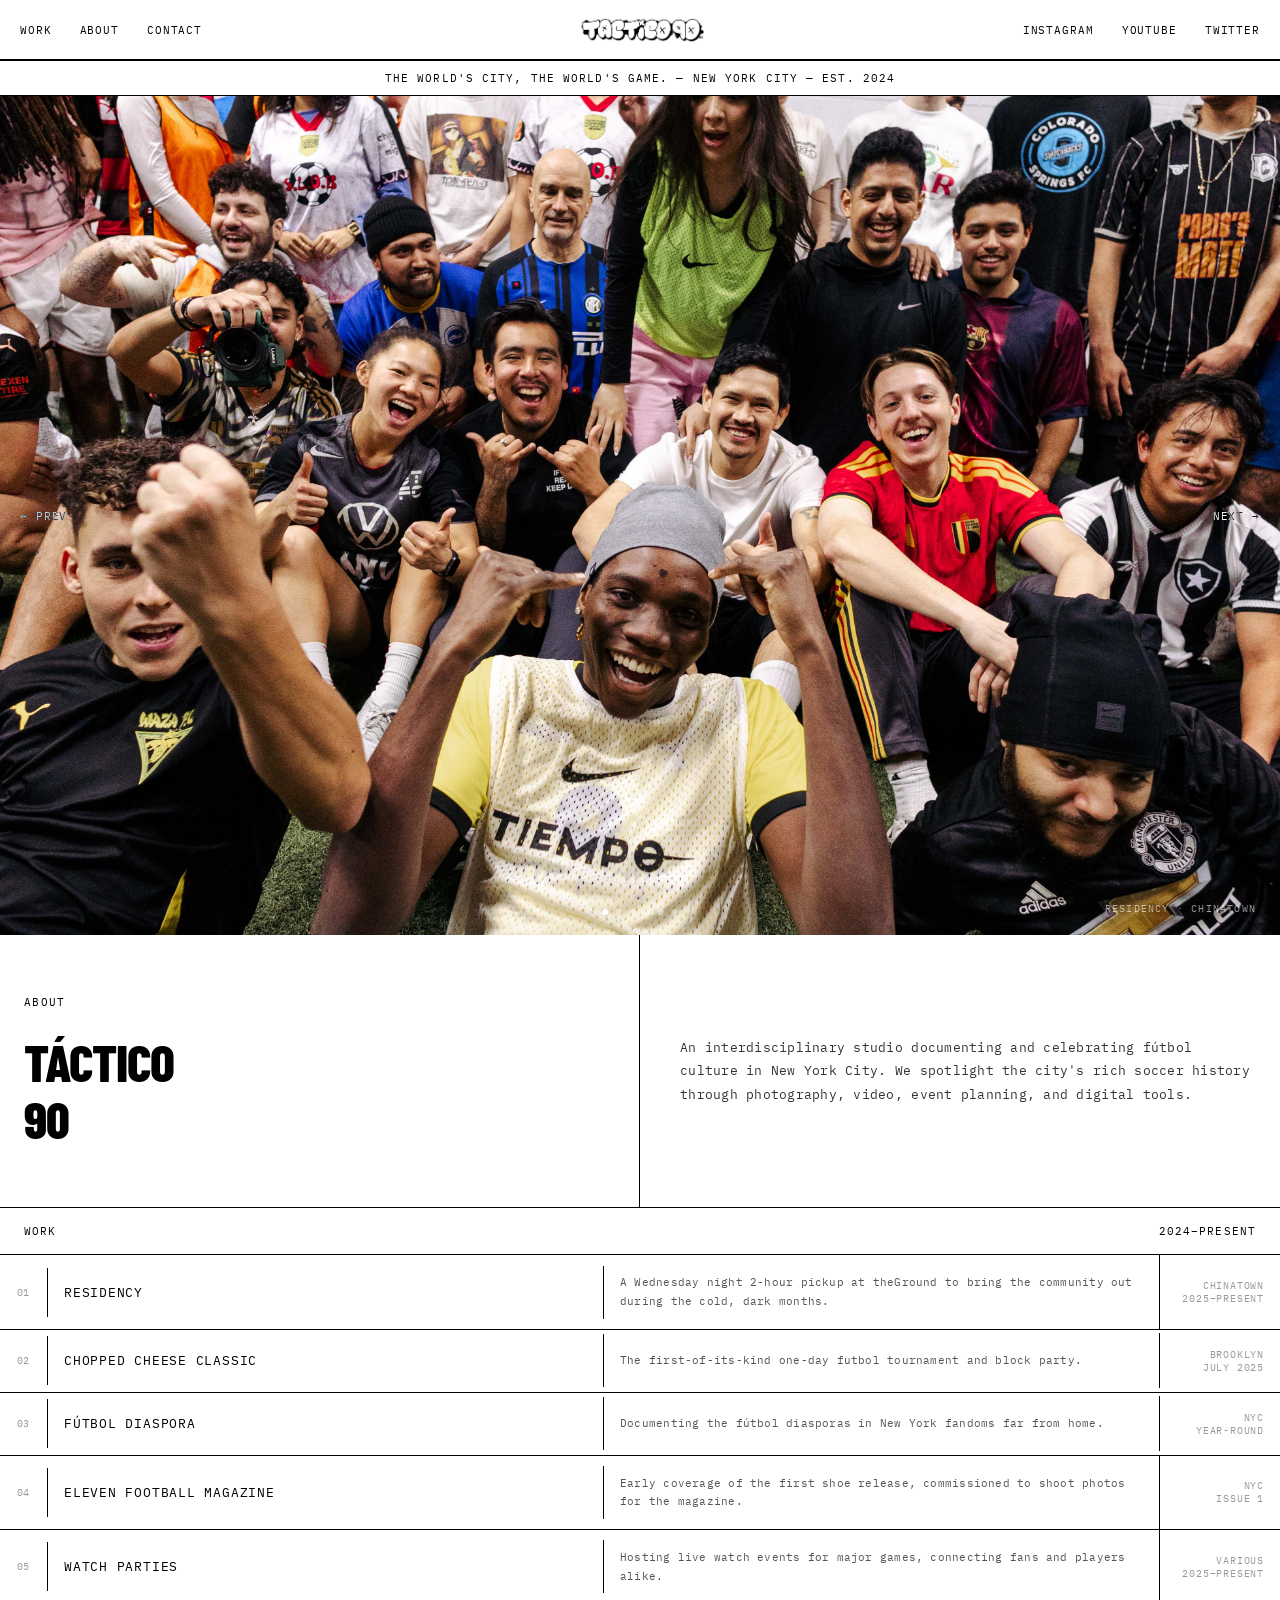
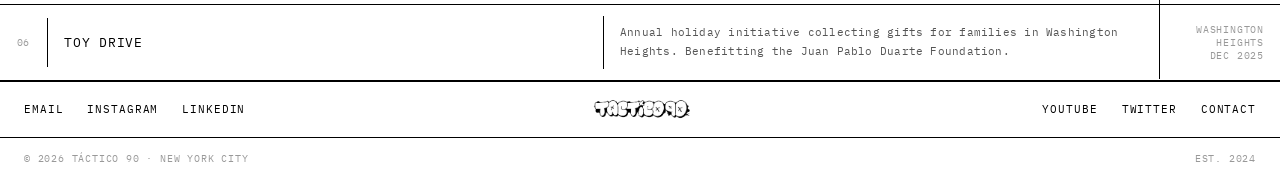
==== commit f6af8619: "changed logo to png in footer" ====
--- a/index.html
+++ b/index.html
@@ -144,7 +144,7 @@
                 <a href="https://www.linkedin.com/company/tactico90/">LinkedIn</a>
             </nav>
             <div class="footer-logo">
-                <img src="image/LOGO.svg" alt="Táctico 90">
+                <img src="image/LOGO.png" alt="Táctico 90">
             </div>
             <nav class="footer-links-right">
                 <a href="https://www.youtube.com/channel/UCqtuY8BdZCY04gxnOov-S8Q">YouTube</a>
